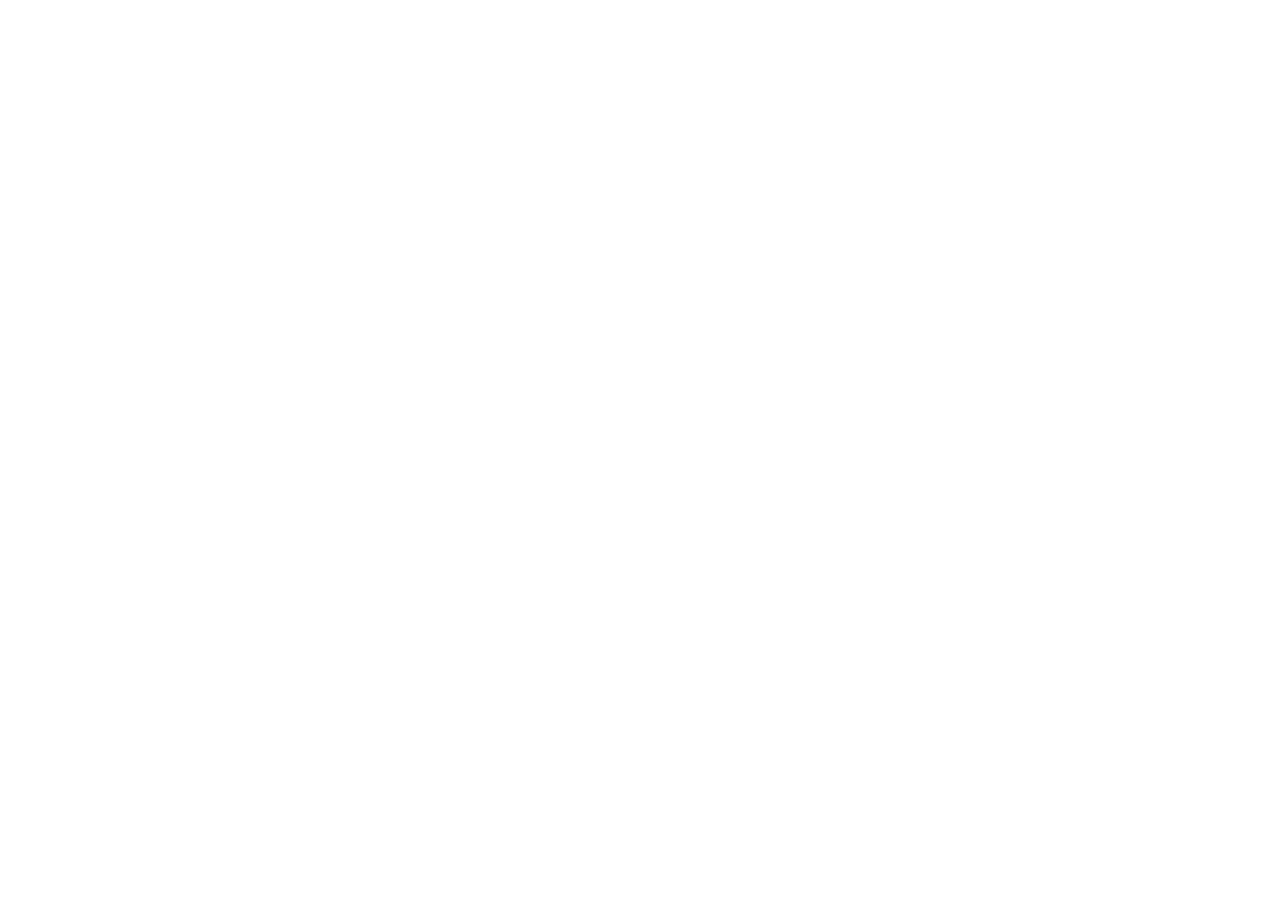
==== index.html @ 22584dfc "Init repo" ====
<!DOCTYPE html>
<html>
  <head>
    <meta charset="utf-8">
    <title>Soupliments | Clean your body... with soup</title>
    <link rel="stylesheet" href="app.css" charset="utf-8">
    <script type="text/javascript" src="index.js"></script>
    <script   src="https://code.jquery.com/jquery-2.2.3.min.js"   integrity="sha256-a23g1Nt4dtEYOj7bR+vTu7+T8VP13humZFBJNIYoEJo="   crossorigin="anonymous"></script>  
  </head>
  <body>
    
  </body>
</html>
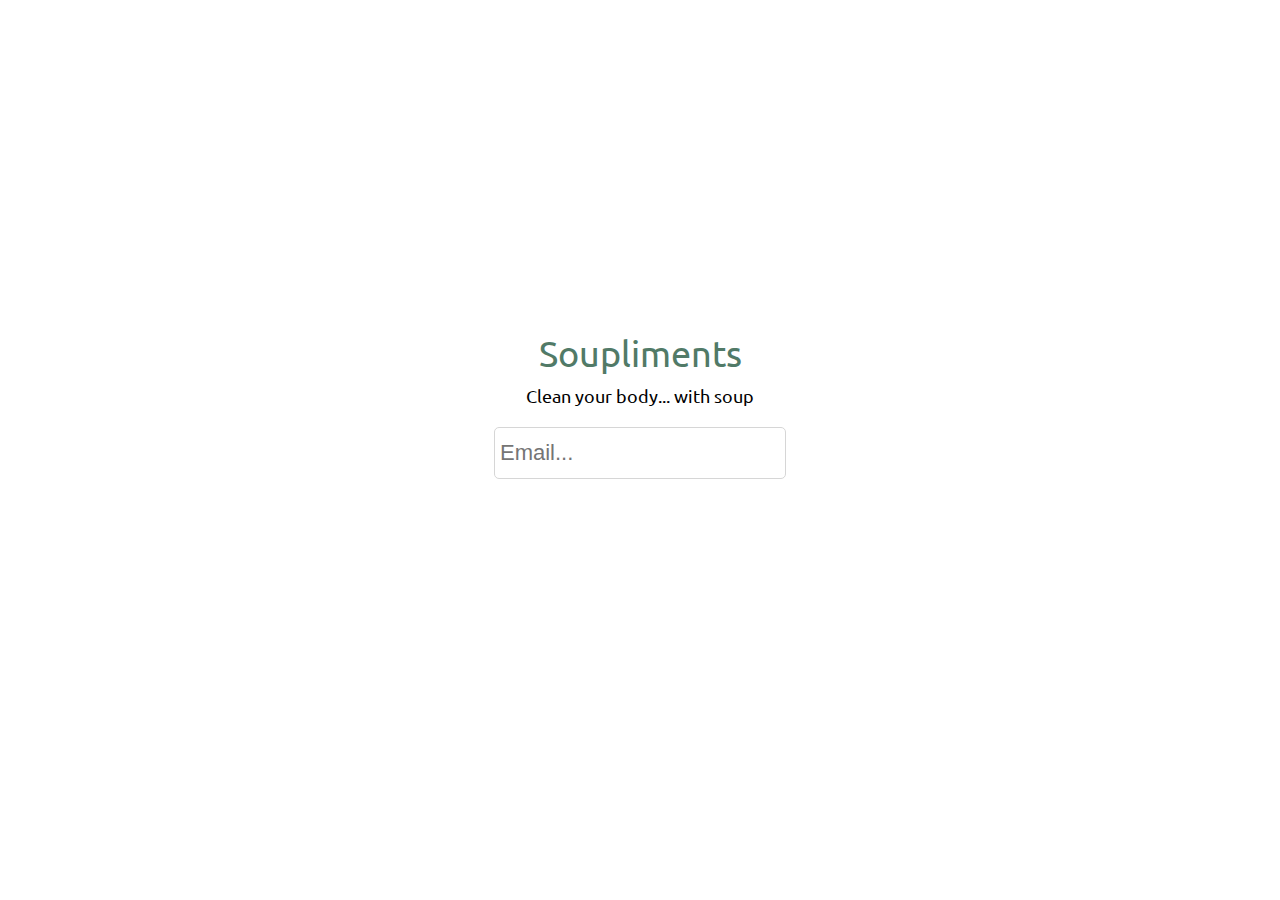
==== commit a3863fe2: "Initial style" ====
--- a/index.html
+++ b/index.html
@@ -3,11 +3,25 @@
   <head>
     <meta charset="utf-8">
     <title>Soupliments | Clean your body... with soup</title>
+    <link href='https://fonts.googleapis.com/css?family=Ubuntu:400,300,500' rel='stylesheet' type='text/css'>
     <link rel="stylesheet" href="app.css" charset="utf-8">
     <script type="text/javascript" src="index.js"></script>
-    <script   src="https://code.jquery.com/jquery-2.2.3.min.js"   integrity="sha256-a23g1Nt4dtEYOj7bR+vTu7+T8VP13humZFBJNIYoEJo="   crossorigin="anonymous"></script>  
+    <script src="https://code.jquery.com/jquery-2.2.3.min.js" integrity="sha256-a23g1Nt4dtEYOj7bR+vTu7+T8VP13humZFBJNIYoEJo=" crossorigin="anonymous"></script>  
   </head>
   <body>
-    
+    <div id="main-container">
+      <div id="background-img">
+        <div id="title">Soupliments</div>
+        <div id="email-form">
+          <div id="form-title">
+            Soupliments
+          </div>
+          <div id="soupliments-tagline">
+            Clean your body... with soup
+          </div>
+          <input id="email-input" placeholder="Email..."/>
+        </div>
+      </div>
+    </div>
   </body>
 </html>--- a/app.css
+++ b/app.css
@@ -0,0 +1,55 @@
+html {
+  font-family: 'Ubuntu', sans-serif;
+}
+body {
+  margin: 0;
+}
+#background-img {
+  background-image: url('http://www.deliciouslywell.com/wp-content/uploads/2012/11/IMG_0619.jpg');
+  background-size: cover;
+  background-repeat: no-repeat;
+  width: 100vw;
+  height: 100vh;
+  background-position: center; 
+}
+#title {
+  padding: 17px 0;
+  text-align: center;
+  color: white;
+  font-size: 20px;
+  border-bottom: 2px solid white;
+}
+#email-form {
+  background: rgba(255,255,255,0.8);
+  width: 500px;
+  display: block;
+  margin: 0 auto;
+  padding: 40px 60px;
+  position: absolute;
+  top: 45%;
+  left: 50%;
+  transform: translate(-50%, -50%);
+  border-radius: 3px;
+}
+#form-title {
+  color: #517a67;
+  text-align: center;
+  font-size: 36px;
+}
+#soupliments-tagline {
+  text-align: center;
+  margin-top: 10px;
+  font-size: 18px;
+}
+#email-input {
+  margin: 0 auto;
+  display: block;
+  margin-top: 20px;
+  border: none;
+  border-radius: 5px;
+  border: 1px solid #D6D6D6;
+  width: 56%;
+  height: 40px;
+  padding: 5px;
+  font-size: 22px;
+}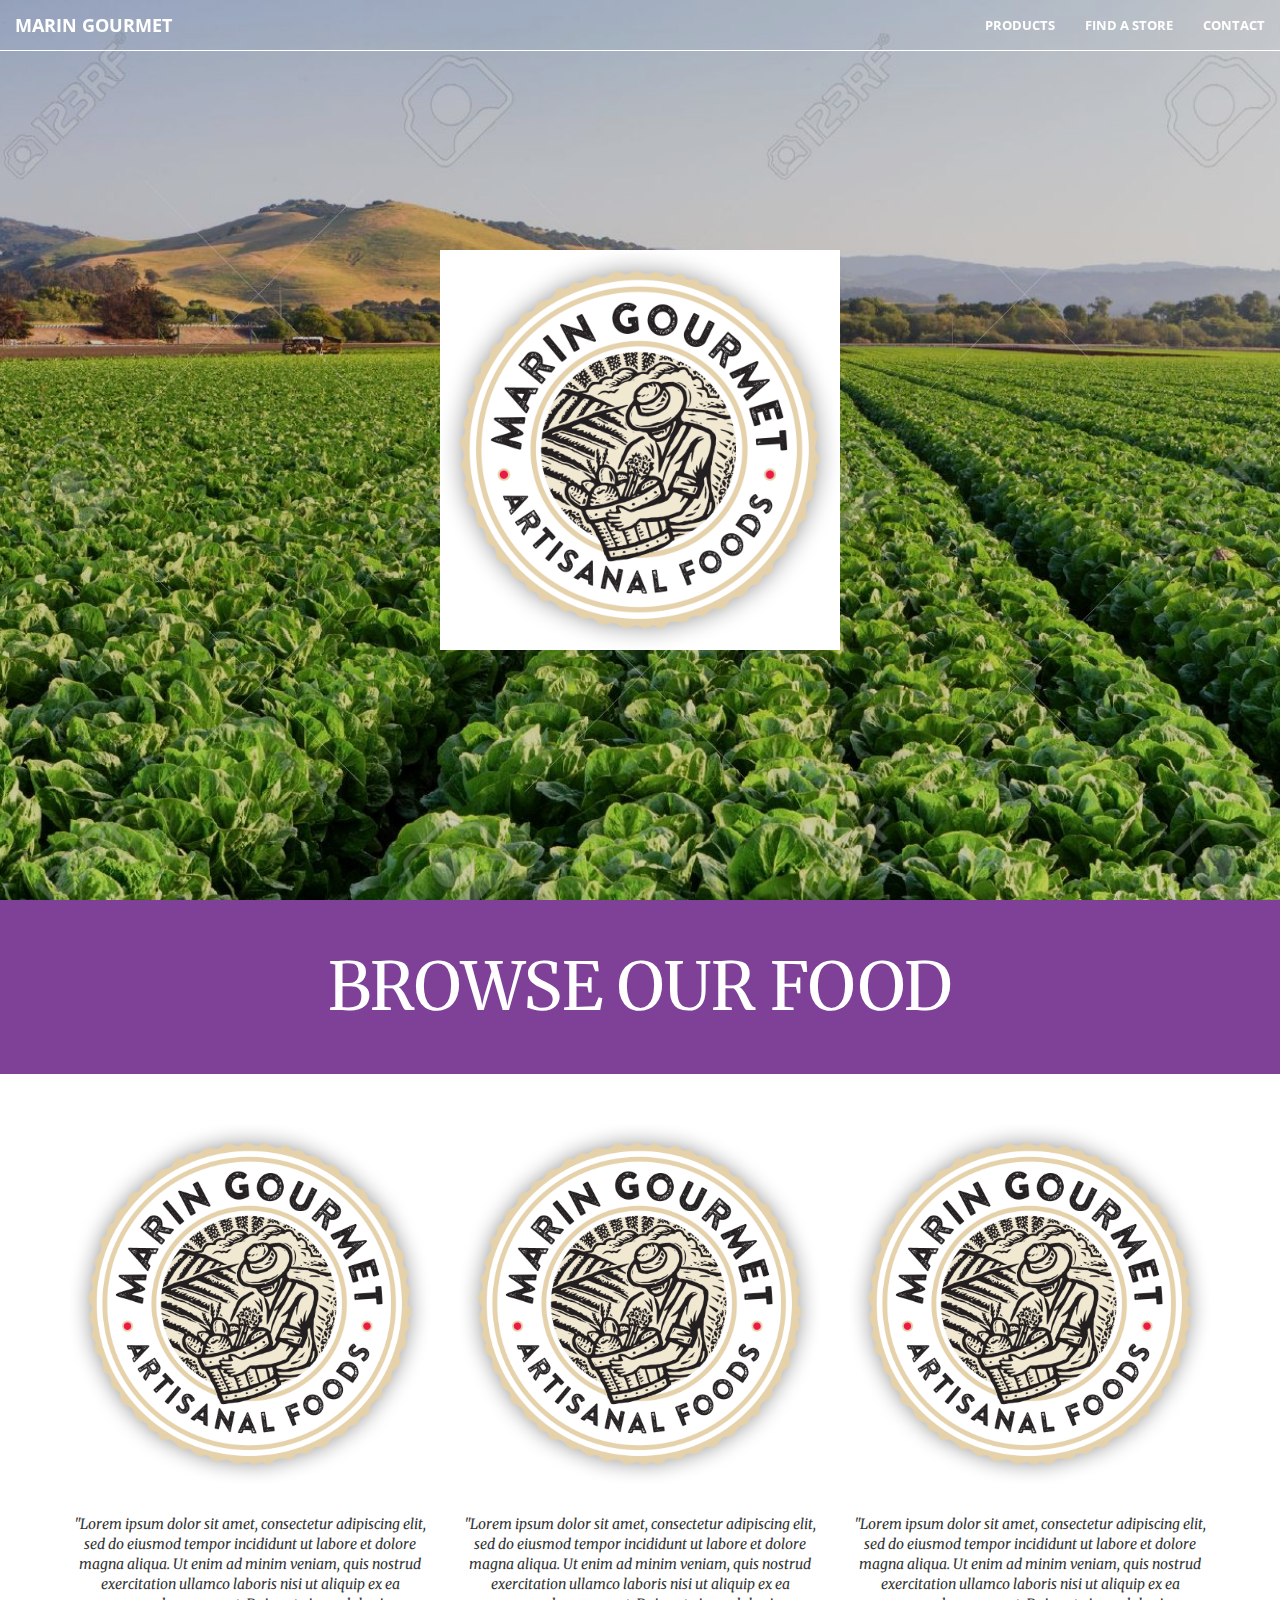
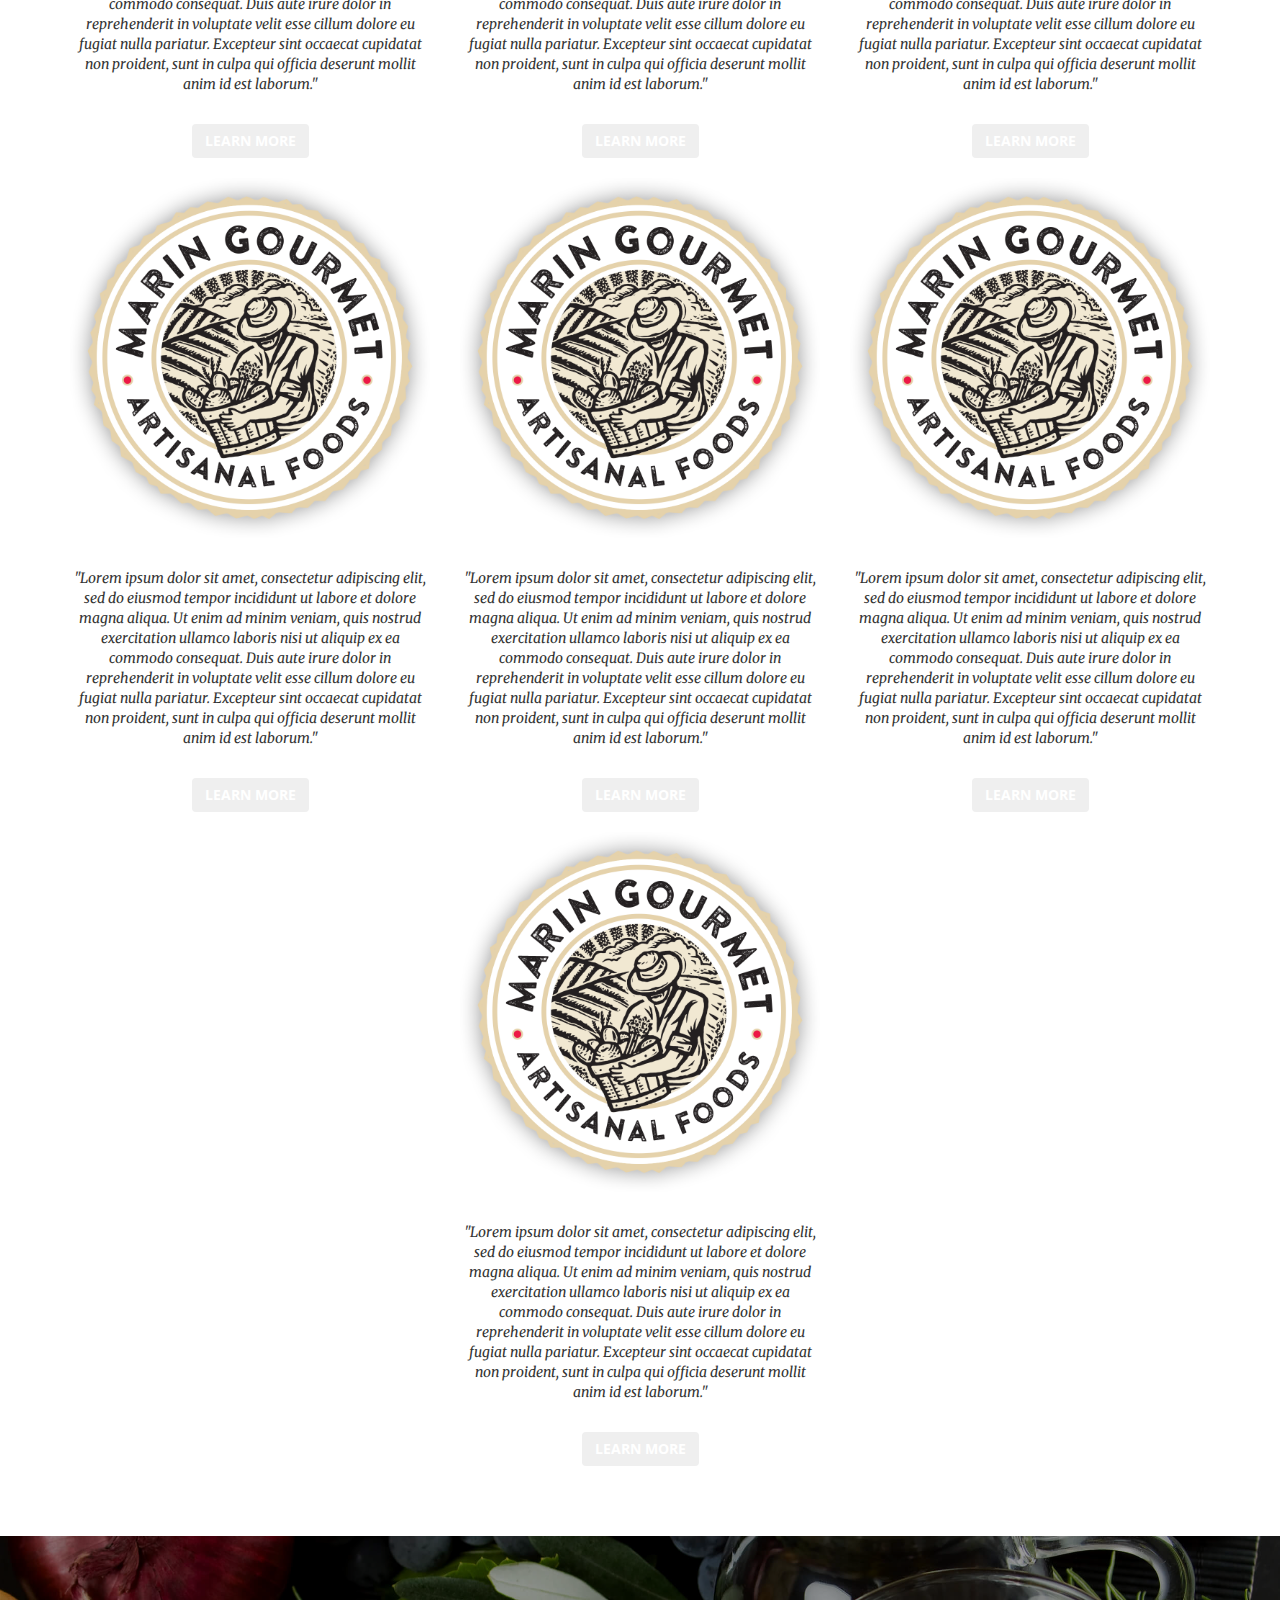
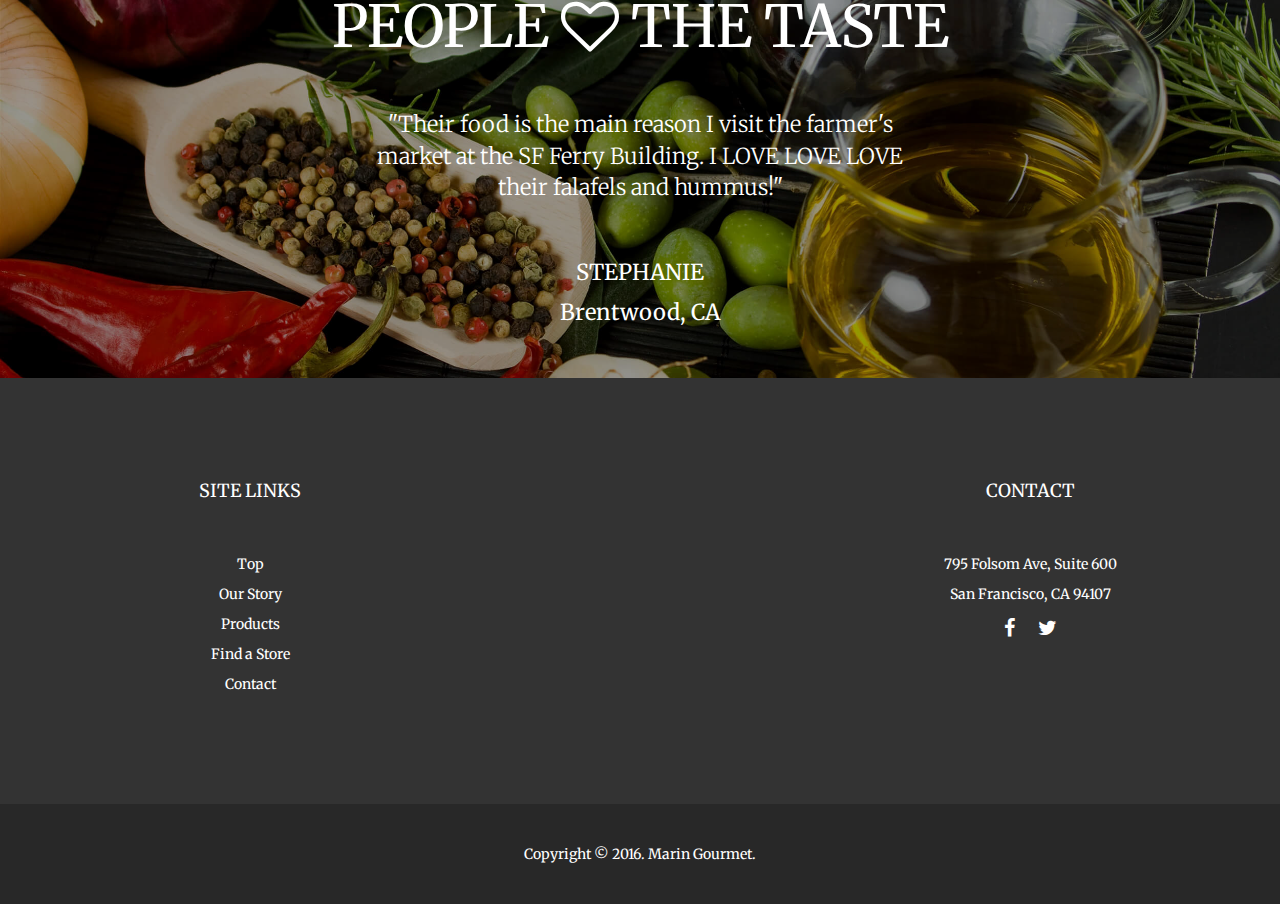
==== commit 4855a347: "Homepage v1" ====
--- a/index.html
+++ b/index.html
@@ -1,27 +1,209 @@
 <!DOCTYPE html>
-<html>
-  <head>
+<html lang="en">
+
+<head>
+
     <meta charset="utf-8">
-    <title>Soupliments | Clean your body... with soup</title>
-    <link href='https://fonts.googleapis.com/css?family=Ubuntu:400,300,500' rel='stylesheet' type='text/css'>
-    <link rel="stylesheet" href="app.css" charset="utf-8">
-    <script type="text/javascript" src="index.js"></script>
-    <script src="https://code.jquery.com/jquery-2.2.3.min.js" integrity="sha256-a23g1Nt4dtEYOj7bR+vTu7+T8VP13humZFBJNIYoEJo=" crossorigin="anonymous"></script>  
-  </head>
-  <body>
-    <div id="main-container">
-      <div id="background-img">
-        <div id="title">Soupliments</div>
-        <div id="email-form">
-          <div id="form-title">
-            Soupliments
+    <meta http-equiv="X-UA-Compatible" content="IE=edge">
+    <meta name="viewport" content="width=device-width, initial-scale=1">
+    <meta name="description" content="">
+    <meta name="author" content="">
+
+    <title>Marin Gourmet - All natural, no additives, no preservatives, spread, dip, hummus, crackers, sauce, california</title>
+    <link REL="SHORTCUT ICON" HREF="http://maringourmet.net/favicon.ico">
+    <meta name="keywords" content="Marin Gourmet, Aubergine spread, all natural, no additives, no preservatives, delicious, Gourmet, Vegan, vegetarian, crackers, dips,fresh ingredients, produce,Mediterranean, Local,Appetizers, Tastes,Hors d'oeuvres, Homemade, Spreads, Vegetables, Artisan,pasta, Marinade, Retail, quality, natural gourmet products,"/>
+    <meta name="description" content="Marin Gourmet is a family owned local farmer's market company that specializes in locally grown vegan and vegetarian dips, marinades and crackers. We've  created elegant yet versatile mix that help you create many healthy yet gourmet appetizers, snacks and meals. Call: (415)457-8888"/>
+  
+
+    <!-- Bootstrap Core CSS -->
+    <link rel="stylesheet" href="css/bootstrap.min.css" type="text/css">
+
+    <!-- Custom Fonts -->
+    <link href='http://fonts.googleapis.com/css?family=Open+Sans:300italic,400italic,600italic,700italic,800italic,400,300,600,700,800' rel='stylesheet' type='text/css'>
+    <link href='http://fonts.googleapis.com/css?family=Merriweather:400,300,300italic,400italic,700,700italic,900,900italic' rel='stylesheet' type='text/css'>
+    <link rel="stylesheet" href="font-awesome/css/font-awesome.min.css" type="text/css">
+
+    <!-- Plugin CSS -->
+    <link rel="stylesheet" href="css/animate.min.css" type="text/css">
+
+    <!-- Custom CSS -->
+    <link rel="stylesheet" href="css/creative.css" type="text/css">
+
+    <!-- HTML5 Shim and Respond.js IE8 support of HTML5 elements and media queries -->
+    <!-- WARNING: Respond.js doesn't work if you view the page via file:// -->
+    <!--[if lt IE 9]>
+        <script src="https://oss.maxcdn.com/libs/html5shiv/3.7.0/html5shiv.js"></script>
+        <script src="https://oss.maxcdn.com/libs/respond.js/1.4.2/respond.min.js"></script>
+    <![endif]-->
+    <script type="text/javascript">
+      var _gaq = _gaq || [];
+      _gaq.push(['_setAccount', 'UA-23815466-1']);
+      _gaq.push(['_trackPageview']);
+
+      (function() {
+        var ga = document.createElement('script'); ga.type = 'text/javascript'; ga.async = true;
+        ga.src = ('https:' == document.location.protocol ? 'https://ssl' : 'http://www') + '.google-analytics.com/ga.js';
+        var s = document.getElementsByTagName('script')[0]; s.parentNode.insertBefore(ga, s);
+      })();
+    </script>
+</head>
+
+<body id="page-top">
+
+    <nav id="mainNav" class="navbar navbar-default navbar-fixed-top">
+        <div class="container-fluid">
+            <!-- Brand and toggle get grouped for better mobile display -->
+            <div class="navbar-header">
+                <button type="button" class="navbar-toggle collapsed" data-toggle="collapse" data-target="#bs-example-navbar-collapse-1">
+                    <span class="sr-only">Toggle navigation</span>
+                    <span class="icon-bar"></span>
+                    <span class="icon-bar"></span>
+                    <span class="icon-bar"></span>
+                </button>
+                <a class="navbar-brand page-scroll" href="#page-top">Marin Gourmet</a>
+            </div>
+
+            <!-- Collect the nav links, forms, and other content for toggling -->
+            <div class="collapse navbar-collapse" id="bs-example-navbar-collapse-1">
+                <ul class="nav navbar-nav navbar-right">
+                    <li>
+                        <a class="page-scroll" href="#about">Products</a>
+                    </li>
+                    <li>
+                        <a class="page-scroll" href="#services">Find a Store</a>
+                    </li>
+                    <li>
+                        <a class="page-scroll" href="#contact">Contact</a>
+                    </li>
+                </ul>
+            </div>
+            <!-- /.navbar-collapse -->
+        </div>
+        <!-- /.container-fluid -->
+    </nav>
+
+    <header>
+      <div class="transparent-overlay full-height">
+        <div class="header-content">
+            <div class="header-content-inner">
+              <img src="img/MarinGourmet_Seal.png" id="marin-seal" />
+            </div>
+        </div>
+      </div>
+    </header>
+
+    <section class="bg-primary" id="about">
+      <div id="jagged-purple">
+        <div class="container browse-food">
+          BROWSE OUR FOOD
+        </div>
+      </div>
+    </section>
+
+    <div id="services">
+        <!-- <div class="container">
+            <div class="row">
+                <div class="col-lg-12 text-center">
+                    <h2 class="section-heading">At Your Service</h2>
+                    <hr class="primary">
+                </div>
+            </div>
+        </div> -->
+        <div class="container">
+            <div class="row">
+              <div class="col-md-4 col-sm-6 col-xs-12 product-container">
+                <img src="img/MarinGourmet_Seal.png" class="product-logo"/>
+                <div class="product-description">"Lorem ipsum dolor sit amet, consectetur adipiscing elit, sed do eiusmod tempor incididunt ut labore et dolore magna aliqua. Ut enim ad minim veniam, quis nostrud exercitation ullamco laboris nisi ut aliquip ex ea commodo consequat. Duis aute irure dolor in reprehenderit in voluptate velit esse cillum dolore eu fugiat nulla pariatur. Excepteur sint occaecat cupidatat non proident, sunt in culpa qui officia deserunt mollit anim id est laborum."</div>
+                <button class="btn btn-marin">LEARN MORE</button>
+              </div>
+              <div class="col-md-4 col-sm-6 col-xs-12 product-container">
+                <img src="img/MarinGourmet_Seal.png" class="product-logo"/>
+                <div class="product-description">"Lorem ipsum dolor sit amet, consectetur adipiscing elit, sed do eiusmod tempor incididunt ut labore et dolore magna aliqua. Ut enim ad minim veniam, quis nostrud exercitation ullamco laboris nisi ut aliquip ex ea commodo consequat. Duis aute irure dolor in reprehenderit in voluptate velit esse cillum dolore eu fugiat nulla pariatur. Excepteur sint occaecat cupidatat non proident, sunt in culpa qui officia deserunt mollit anim id est laborum."</div>
+                <button class="btn btn-marin">LEARN MORE</button>
+              </div>
+              <div class="col-md-4 col-sm-6 col-xs-12 product-container">
+                <img src="img/MarinGourmet_Seal.png" class="product-logo"/>
+                <div class="product-description">"Lorem ipsum dolor sit amet, consectetur adipiscing elit, sed do eiusmod tempor incididunt ut labore et dolore magna aliqua. Ut enim ad minim veniam, quis nostrud exercitation ullamco laboris nisi ut aliquip ex ea commodo consequat. Duis aute irure dolor in reprehenderit in voluptate velit esse cillum dolore eu fugiat nulla pariatur. Excepteur sint occaecat cupidatat non proident, sunt in culpa qui officia deserunt mollit anim id est laborum."</div>
+                <button class="btn btn-marin">LEARN MORE</button>
+              </div>
+              <div class="col-md-4 col-sm-6 col-xs-12 product-container">
+                <img src="img/MarinGourmet_Seal.png" class="product-logo"/>
+                <div class="product-description">"Lorem ipsum dolor sit amet, consectetur adipiscing elit, sed do eiusmod tempor incididunt ut labore et dolore magna aliqua. Ut enim ad minim veniam, quis nostrud exercitation ullamco laboris nisi ut aliquip ex ea commodo consequat. Duis aute irure dolor in reprehenderit in voluptate velit esse cillum dolore eu fugiat nulla pariatur. Excepteur sint occaecat cupidatat non proident, sunt in culpa qui officia deserunt mollit anim id est laborum."</div>
+                <button class="btn btn-marin">LEARN MORE</button>
+              </div>
+              <div class="col-md-4 col-sm-6 col-xs-12 product-container">
+                <img src="img/MarinGourmet_Seal.png" class="product-logo"/>
+                <div class="product-description">"Lorem ipsum dolor sit amet, consectetur adipiscing elit, sed do eiusmod tempor incididunt ut labore et dolore magna aliqua. Ut enim ad minim veniam, quis nostrud exercitation ullamco laboris nisi ut aliquip ex ea commodo consequat. Duis aute irure dolor in reprehenderit in voluptate velit esse cillum dolore eu fugiat nulla pariatur. Excepteur sint occaecat cupidatat non proident, sunt in culpa qui officia deserunt mollit anim id est laborum."</div>
+                <button class="btn btn-marin">LEARN MORE</button>
+              </div>
+              <div class="col-md-4 col-sm-6 col-xs-12 product-container">
+                <img src="img/MarinGourmet_Seal.png" class="product-logo"/>
+                <div class="product-description">"Lorem ipsum dolor sit amet, consectetur adipiscing elit, sed do eiusmod tempor incididunt ut labore et dolore magna aliqua. Ut enim ad minim veniam, quis nostrud exercitation ullamco laboris nisi ut aliquip ex ea commodo consequat. Duis aute irure dolor in reprehenderit in voluptate velit esse cillum dolore eu fugiat nulla pariatur. Excepteur sint occaecat cupidatat non proident, sunt in culpa qui officia deserunt mollit anim id est laborum."</div>
+                <button class="btn btn-marin">LEARN MORE</button>
+              </div>
+              <div class="col-md-4 col-sm-6 col-xs-12 col-md-offset-4 product-container">
+                <img src="img/MarinGourmet_Seal.png" class="product-logo"/>
+                <div class="product-description">"Lorem ipsum dolor sit amet, consectetur adipiscing elit, sed do eiusmod tempor incididunt ut labore et dolore magna aliqua. Ut enim ad minim veniam, quis nostrud exercitation ullamco laboris nisi ut aliquip ex ea commodo consequat. Duis aute irure dolor in reprehenderit in voluptate velit esse cillum dolore eu fugiat nulla pariatur. Excepteur sint occaecat cupidatat non proident, sunt in culpa qui officia deserunt mollit anim id est laborum."</div>
+                <button class="btn btn-marin">LEARN MORE</button>
+              </div>
+            </div>
+        </div>
+    </div>
+    <div id="testimonial">
+      <div id="testimonial-background">
+        <div class="transparent-overlay-darker testimonial-wrapper">
+          <div class="container">
+            <div class="row">
+              <div class="i-love-food col-md-12">PEOPLE <i class="fa fa-heart-o" aria-hidden="true"></i> THE TASTE</div>
+              <div class="testimonial-quote col-md-6 col-md-offset-3">"Their food is the main reason I visit the farmer's market at the SF Ferry Building. I LOVE LOVE LOVE their falafels and hummus!"</div>
+              <div class="testimonial-name col-md-12">STEPHANIE</div>
+              <div class="testimonial-location col-md-12">Brentwood, CA</div>
+            </div>
           </div>
-          <div id="soupliments-tagline">
-            Clean your body... with soup
-          </div>
-          <input id="email-input" placeholder="Email..."/>
         </div>
       </div>
     </div>
-  </body>
-</html>+    <section id="contact">
+        <div class="container">
+            <div class="row">
+              <div class="col-md-4">
+                <div class="contact-header">SITE LINKS</div>
+                <div class="site-footer-link">Top</div>
+                <div class="site-footer-link">Our Story</div>
+                <div class="site-footer-link">Products</div>
+                <div class="site-footer-link">Find a Store</div>
+                <div class="site-footer-link">Contact</div>
+              </div>
+              <div class="col-md-4 col-md-offset-4">
+                <div class="contact-header">CONTACT</div>
+                <div class="site-footer-link">795 Folsom Ave, Suite 600</div>
+                <div class="site-footer-link">San Francisco, CA 94107</div>
+                <div class="social-icons">
+                  <a href="https://www.facebook.com/pages/Affis-MARIN-GOURMET/104689742913826?sk=wall" class="social-link"><i class="fa fa-facebook" aria-hidden="true"></i></a>
+                  <a href="https://twitter.com/maringourmet" class="social-link"><i class="fa fa-twitter" aria-hidden="true"></i></a>
+                </div>
+              </div>
+            </div>
+        </div>
+    </section>
+    <footer>
+      Copyright &copy; 2016. Marin Gourmet.
+    </footer>
+
+    <!-- jQuery -->
+    <script src="js/jquery.js"></script>
+
+    <!-- Bootstrap Core JavaScript -->
+    <script src="js/bootstrap.min.js"></script>
+
+    <!-- Plugin JavaScript -->
+    <script src="js/jquery.easing.min.js"></script>
+    <script src="js/jquery.fittext.js"></script>
+    <script src="js/wow.min.js"></script>
+
+    <!-- Custom Theme JavaScript -->
+    <script src="js/creative.js"></script>
+
+</body>
+
+</html>
--- a/css/creative.css
+++ b/css/creative.css
@@ -0,0 +1,583 @@
+/*!
+ * Start Bootstrap - Creative Bootstrap Theme (http://startbootstrap.com)
+ * Code licensed under the Apache License v2.0.
+ * For details, see http://www.apache.org/licenses/LICENSE-2.0.
+ */
+
+html,
+body {
+    width: 100%;
+    height: 100%;
+}
+
+body {
+    font-family: Merriweather,'Helvetica Neue',Arial,sans-serif;
+}
+
+hr {
+    max-width: 50px;
+    border-color: #7F4098;
+    border-width: 3px;
+}
+
+hr.light {
+    border-color: #fff;
+}
+
+a {
+    color: #7F4098;
+    -webkit-transition: all .35s;
+    -moz-transition: all .35s;
+    transition: all .35s;
+}
+
+a:hover,
+a:focus {
+    color: #eb3812;
+}
+
+h1,
+h2,
+h3,
+h4,
+h5,
+h6 {
+    font-family: 'Open Sans','Helvetica Neue',Arial,sans-serif;
+}
+
+p {
+    margin-bottom: 20px;
+    font-size: 16px;
+    line-height: 1.5;
+}
+
+.bg-primary {
+    background-color: #7F4098;
+}
+
+.bg-dark {
+    color: #fff;
+    background-color: #222;
+}
+
+.text-faded {
+    color: rgba(255,255,255,.7);
+}
+
+section {
+    padding: 100px 0;
+}
+
+aside {
+    padding: 50px 0;
+}
+
+.no-padding {
+    padding: 0;
+}
+
+.navbar-default {
+    border-color: rgba(34,34,34,.05);
+    font-family: 'Open Sans','Helvetica Neue',Arial,sans-serif;
+    background-color: #fff;
+    -webkit-transition: all .35s;
+    -moz-transition: all .35s;
+    transition: all .35s;
+}
+
+.navbar-default .navbar-header .navbar-brand {
+    text-transform: uppercase;
+    font-family: 'Open Sans','Helvetica Neue',Arial,sans-serif;
+    font-weight: 700;
+    color: #7F4098;
+}
+
+.navbar-default .navbar-header .navbar-brand:hover,
+.navbar-default .navbar-header .navbar-brand:focus {
+    color: #eb3812;
+}
+
+.navbar-default .nav > li>a,
+.navbar-default .nav>li>a:focus {
+    text-transform: uppercase;
+    font-size: 13px;
+    font-weight: 700;
+    color: #222;
+}
+
+.navbar-default .nav > li>a:hover,
+.navbar-default .nav>li>a:focus:hover {
+    color: #7F4098;
+}
+
+.navbar-default .nav > li.active>a,
+.navbar-default .nav>li.active>a:focus {
+    color: #7F4098!important;
+    background-color: transparent;
+}
+
+.navbar-default .nav > li.active>a:hover,
+.navbar-default .nav>li.active>a:focus:hover {
+    background-color: transparent;
+}
+
+@media(min-width:768px) {
+    .navbar-default {
+        border-color: rgba(255,255,255,1);
+        background-color: transparent;
+    }
+
+    .navbar-default .navbar-header .navbar-brand {
+        color: rgba(255,255,255,1);
+    }
+
+    .navbar-default .navbar-header .navbar-brand:hover,
+    .navbar-default .navbar-header .navbar-brand:focus {
+        color: #fff;
+    }
+
+    .navbar-default .nav > li>a,
+    .navbar-default .nav>li>a:focus {
+        color: rgba(255,255,255,1);
+    }
+
+    .navbar-default .nav > li>a:hover,
+    .navbar-default .nav>li>a:focus:hover {
+        color: #fff;
+    }
+
+    .navbar-default.affix {
+        border-color: rgba(34,34,34,.05);
+        background-color: #fff;
+    }
+
+    .navbar-default.affix .navbar-header .navbar-brand {
+        font-size: 14px;
+        color: #7F4098;
+    }
+
+    .navbar-default.affix .navbar-header .navbar-brand:hover,
+    .navbar-default.affix .navbar-header .navbar-brand:focus {
+        color: #eb3812;
+    }
+
+    .navbar-default.affix .nav > li>a,
+    .navbar-default.affix .nav>li>a:focus {
+        color: #222;
+    }
+
+    .navbar-default.affix .nav > li>a:hover,
+    .navbar-default.affix .nav>li>a:focus:hover {
+        color: #7F4098;
+    }
+}
+header {
+    position: relative;
+    width: 100%;
+    min-height: auto;
+    text-align: center;
+    color: #fff;
+    background-image: url(../img/Farm_Hero.jpg);
+    background-position: center;
+    -webkit-background-size: cover;
+    -moz-background-size: cover;
+    background-size: cover;
+    -o-background-size: cover;
+}
+
+header .header-content {
+    position: relative;
+    width: 100%;
+    padding: 100px 15px;
+    text-align: center;
+}
+
+header .header-content .header-content-inner h1 {
+    margin-top: 0;
+    margin-bottom: 0;
+    text-transform: uppercase;
+    font-weight: 700;
+}
+
+header .header-content .header-content-inner hr {
+    margin: 30px auto;
+}
+
+header .header-content .header-content-inner p {
+    margin-bottom: 50px;
+    font-size: 16px;
+    font-weight: 300;
+    color: rgba(255,255,255,.7);
+}
+
+@media(min-width:768px) {
+    header {
+        min-height: 100%;
+    }
+
+    header .header-content {
+        position: absolute;
+        top: 50%;
+        padding: 0 50px;
+        -webkit-transform: translateY(-50%);
+        -ms-transform: translateY(-50%);
+        transform: translateY(-50%);
+    }
+
+    header .header-content .header-content-inner {
+        margin-right: auto;
+        margin-left: auto;
+        max-width: 1000px;
+    }
+
+    header .header-content .header-content-inner p {
+        margin-right: auto;
+        margin-left: auto;
+        max-width: 80%;
+        font-size: 18px;
+    }
+}
+
+.section-heading {
+    margin-top: 0;
+}
+
+.service-box {
+    margin: 50px auto 0;
+    max-width: 400px;
+}
+
+@media(min-width:992px) {
+    .service-box {
+        margin: 20px auto 0;
+    }
+}
+
+.service-box p {
+    margin-bottom: 0;
+}
+
+.portfolio-box {
+    display: block;
+    position: relative;
+    margin: 0 auto;
+    max-width: 650px;
+}
+
+.portfolio-box .portfolio-box-caption {
+    display: block;
+    position: absolute;
+    bottom: 0;
+    width: 100%;
+    height: 100%;
+    text-align: center;
+    color: #fff;
+    opacity: 0;
+    background: rgba(240,95,64,.9);
+    -webkit-transition: all .35s;
+    -moz-transition: all .35s;
+    transition: all .35s;
+}
+
+.portfolio-box .portfolio-box-caption .portfolio-box-caption-content {
+    position: absolute;
+    top: 50%;
+    width: 100%;
+    text-align: center;
+    transform: translateY(-50%);
+}
+
+.portfolio-box .portfolio-box-caption .portfolio-box-caption-content .project-category,
+.portfolio-box .portfolio-box-caption .portfolio-box-caption-content .project-name {
+    padding: 0 15px;
+    font-family: 'Open Sans','Helvetica Neue',Arial,sans-serif;
+}
+
+.portfolio-box .portfolio-box-caption .portfolio-box-caption-content .project-category {
+    text-transform: uppercase;
+    font-size: 14px;
+    font-weight: 600;
+}
+
+.portfolio-box .portfolio-box-caption .portfolio-box-caption-content .project-name {
+    font-size: 18px;
+}
+
+.portfolio-box:hover .portfolio-box-caption {
+    opacity: 1;
+}
+
+@media(min-width:768px) {
+    .portfolio-box .portfolio-box-caption .portfolio-box-caption-content .project-category {
+        font-size: 16px;
+    }
+
+    .portfolio-box .portfolio-box-caption .portfolio-box-caption-content .project-name {
+        font-size: 22px;
+    }
+}
+
+.call-to-action h2 {
+    margin: 0 auto 20px;
+}
+
+.text-primary {
+    color: #7F4098;
+}
+
+.no-gutter > [class*=col-] {
+    padding-right: 0;
+    padding-left: 0;
+}
+
+.btn-default {
+    border-color: #fff;
+    color: #222;
+    background-color: #fff;
+    -webkit-transition: all .35s;
+    -moz-transition: all .35s;
+    transition: all .35s;
+}
+
+.btn-default:hover,
+.btn-default:focus,
+.btn-default.focus,
+.btn-default:active,
+.btn-default.active,
+.open > .dropdown-toggle.btn-default {
+    border-color: #ededed;
+    color: #222;
+    background-color: #f2f2f2;
+}
+
+.btn-default:active,
+.btn-default.active,
+.open > .dropdown-toggle.btn-default {
+    background-image: none;
+}
+
+.btn-default.disabled,
+.btn-default[disabled],
+fieldset[disabled] .btn-default,
+.btn-default.disabled:hover,
+.btn-default[disabled]:hover,
+fieldset[disabled] .btn-default:hover,
+.btn-default.disabled:focus,
+.btn-default[disabled]:focus,
+fieldset[disabled] .btn-default:focus,
+.btn-default.disabled.focus,
+.btn-default[disabled].focus,
+fieldset[disabled] .btn-default.focus,
+.btn-default.disabled:active,
+.btn-default[disabled]:active,
+fieldset[disabled] .btn-default:active,
+.btn-default.disabled.active,
+.btn-default[disabled].active,
+fieldset[disabled] .btn-default.active {
+    border-color: #fff;
+    background-color: #fff;
+}
+
+.btn-default .badge {
+    color: #fff;
+    background-color: #222;
+}
+
+.btn-primary {
+    border-color: #7F4098;
+    color: #fff;
+    background-color: #7F4098;
+    -webkit-transition: all .35s;
+    -moz-transition: all .35s;
+    transition: all .35s;
+}
+
+.btn-primary:hover,
+.btn-primary:focus,
+.btn-primary.focus,
+.btn-primary:active,
+.btn-primary.active,
+.open > .dropdown-toggle.btn-primary {
+    border-color: #ed431f;
+    color: #fff;
+    background-color: #ee4b28;
+}
+
+.btn-primary:active,
+.btn-primary.active,
+.open > .dropdown-toggle.btn-primary {
+    background-image: none;
+}
+
+.btn-primary.disabled,
+.btn-primary[disabled],
+fieldset[disabled] .btn-primary,
+.btn-primary.disabled:hover,
+.btn-primary[disabled]:hover,
+fieldset[disabled] .btn-primary:hover,
+.btn-primary.disabled:focus,
+.btn-primary[disabled]:focus,
+fieldset[disabled] .btn-primary:focus,
+.btn-primary.disabled.focus,
+.btn-primary[disabled].focus,
+fieldset[disabled] .btn-primary.focus,
+.btn-primary.disabled:active,
+.btn-primary[disabled]:active,
+fieldset[disabled] .btn-primary:active,
+.btn-primary.disabled.active,
+.btn-primary[disabled].active,
+fieldset[disabled] .btn-primary.active {
+    border-color: #7F4098;
+    background-color: #7F4098;
+}
+
+.btn-primary .badge {
+    color: #7F4098;
+    background-color: #fff;
+}
+
+.btn {
+    /*border: 0;
+    border-radius: 300px;*/
+    /*color: white;*/
+    text-transform: uppercase;
+    font-family: 'Open Sans','Helvetica Neue',Arial,sans-serif;
+    font-weight: 700;
+}
+
+.btn-xl {
+    padding: 15px 30px;
+}
+
+::-moz-selection {
+    text-shadow: none;
+    color: #fff;
+    background: #222;
+}
+
+::selection {
+    text-shadow: none;
+    color: #fff;
+    background: #222;
+}
+
+img::selection {
+    color: #fff;
+    background: 0 0;
+}
+
+img::-moz-selection {
+    color: #fff;
+    background: 0 0;
+}
+
+body {
+    webkit-tap-highlight-color: #222;
+}
+
+/* ========================= */
+#marin-seal {
+  max-width: 400px;
+  width: 100%;
+}
+.transparent-overlay {
+  width: 100%;
+  min-height: 100%;
+  background: rgba(0,0,0,.2);
+}
+.browse-food {
+  text-align: center;
+  font-size: 66px;
+}
+#about {
+  padding: 40px 0;
+}
+.product-logo {
+  width: 100%;
+  display: block;;
+}
+.product-description {
+  text-align: center;
+  font-style: italic;
+  margin: 30px 0;
+}
+.btn-marin {
+  display: block;
+  margin: 0 auto;
+  color: white;
+}
+.product-container {
+  margin-bottom: 20px;
+}
+.transparent-overlay-darker {
+  width: 100%;
+  min-height: 100%;
+  background: rgba(0,0,0,.4);
+}
+#testimonial-background {
+  background-image: url('../img/Ingredients_Testimonial.jpg');
+  background-size: cover;
+  width: 100vw;
+  text-align: center;
+  color: white;
+  /*height: 550px;*/
+  background-position: center;
+  background-position: 50% -190px;
+  background-position-x: 50% !important;
+  background-position-y: -190px !important;
+}
+.testimonial-wrapper {
+  padding: 50px 0;
+}
+.i-love-food {
+  font-size: 58px;
+}
+.testimonial-quote {
+  font-size: 22px;
+  font-weight: lighter;
+  margin-top: 40px;
+  margin-bottom: 54px;
+}
+.testimonial-name {
+  font-size: 22px;
+  margin-bottom: 8px;
+}
+.testimonial-location {
+  font-size: 22px;
+}
+#contact {
+  text-align: center;
+  background-color: #333333;
+  color: white;
+}
+.contact-header {
+  margin-bottom: 50px;
+  font-size: 18px;
+}
+.site-footer-link {
+  margin-bottom: 10px;
+}
+.social-link {
+  color: white;
+  font-size: 20px;
+  margin-left: 10px;
+  margin-right: 10px;
+}
+.social-link:hover {
+  color: #7F4098;
+}
+footer {
+  background-color: #282828;
+  padding: 40px 0;
+  color: white;
+  text-align: center;
+}
+#services {
+  padding-top: 50px;
+  padding-bottom: 50px;
+}
+@media(min-width:768px) {
+  .full-height {
+    height: 100vh;
+  }
+}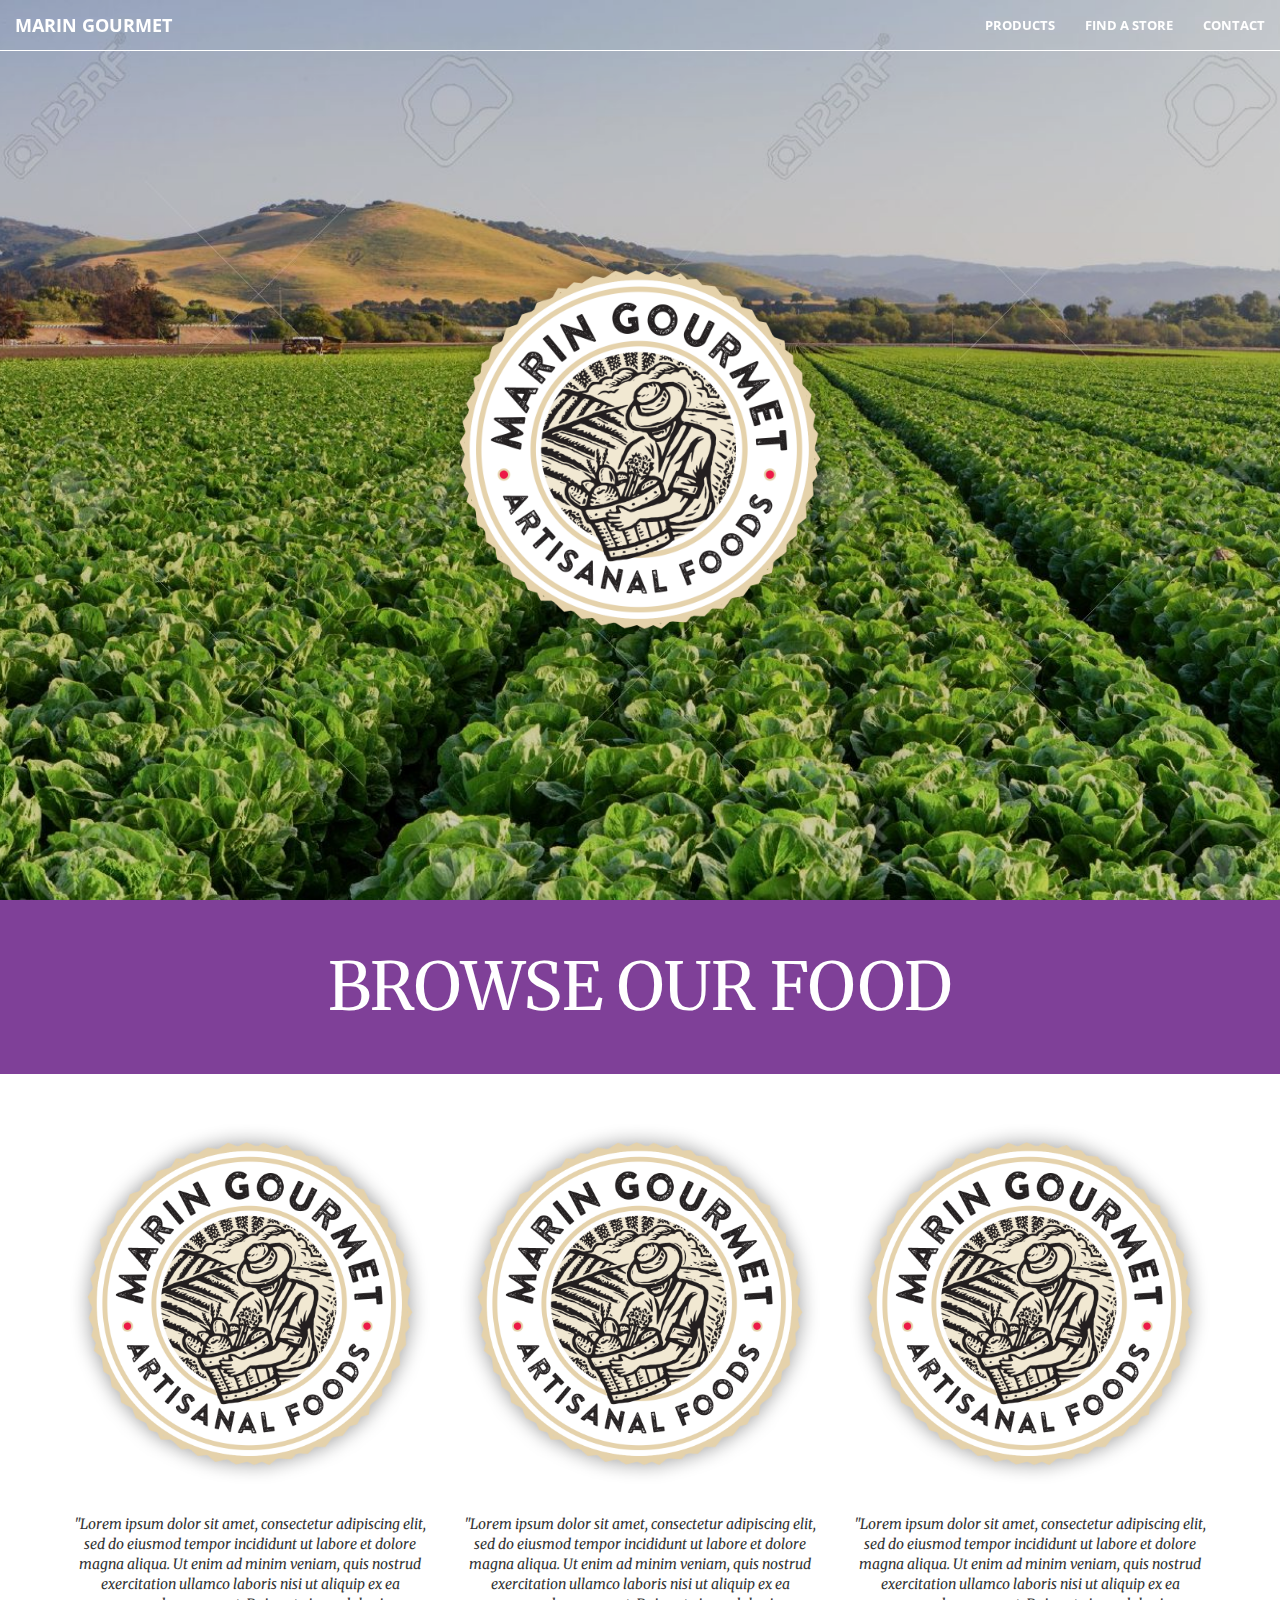
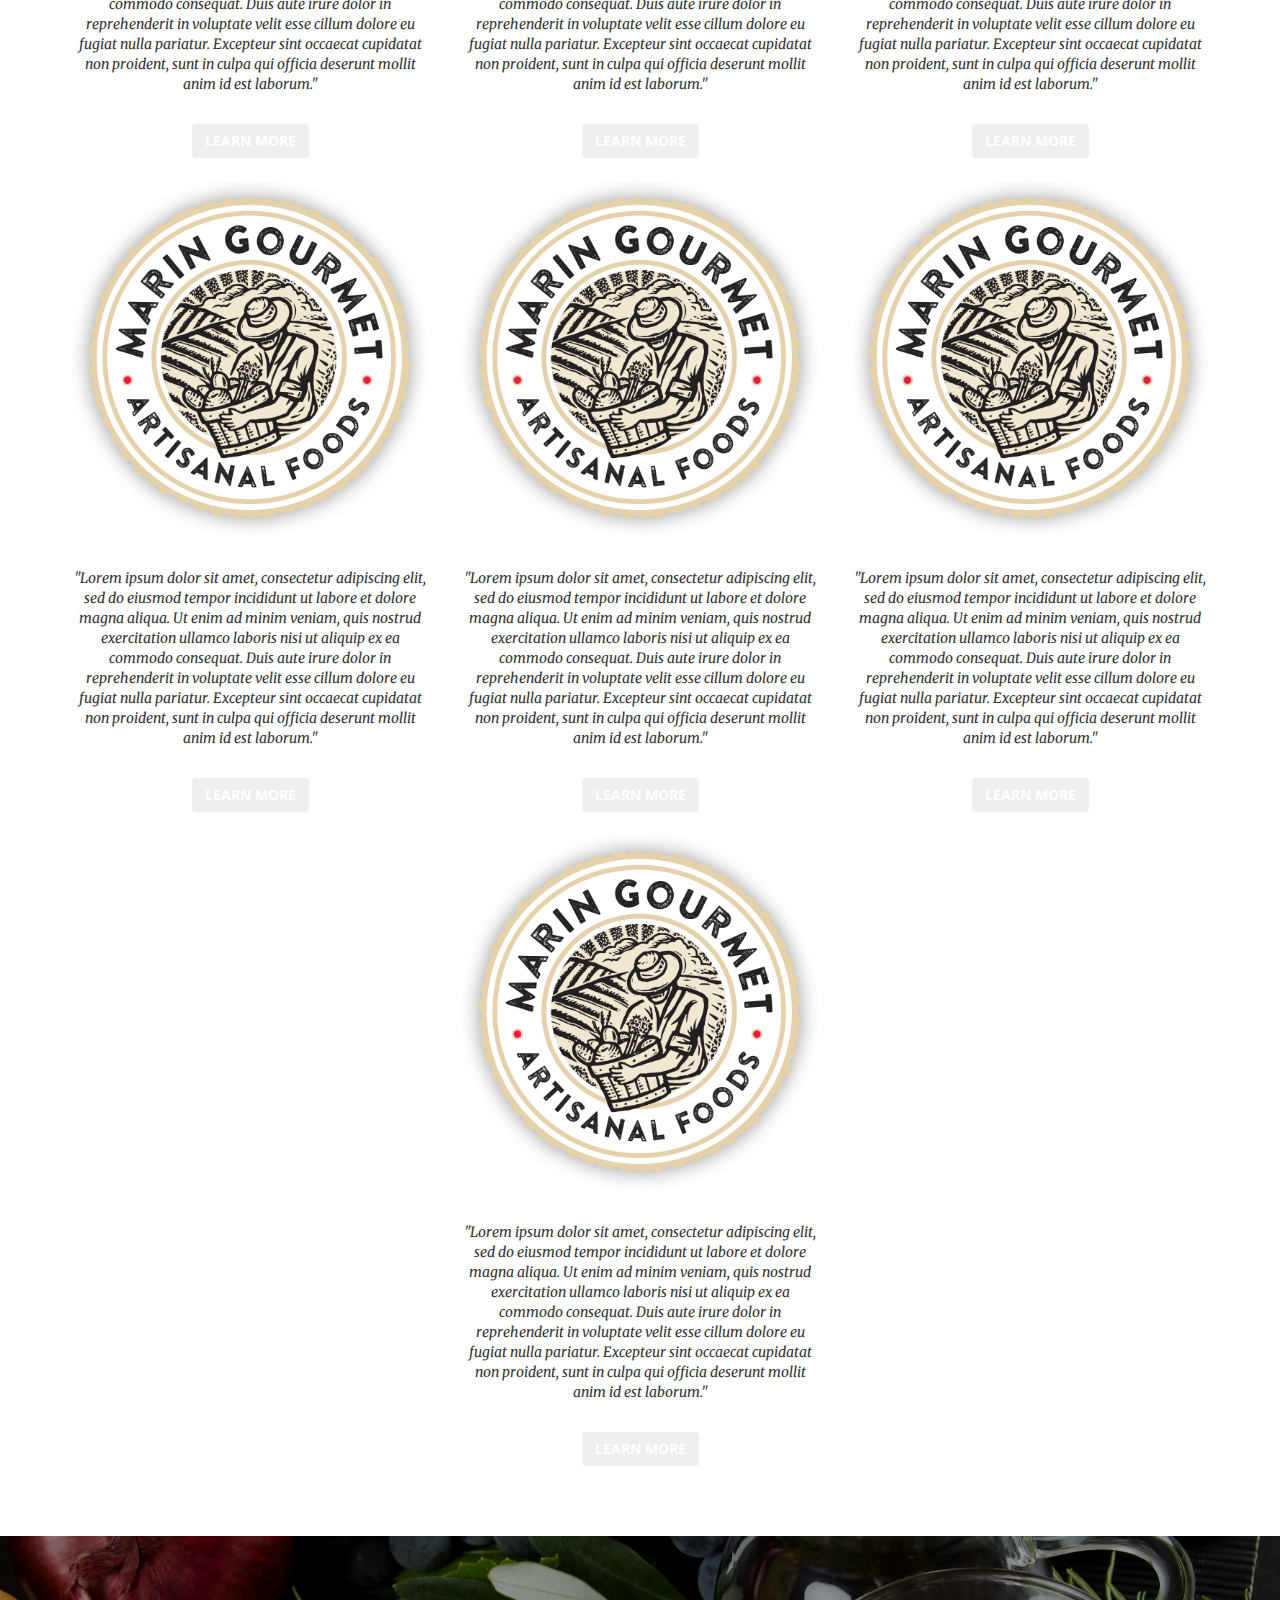
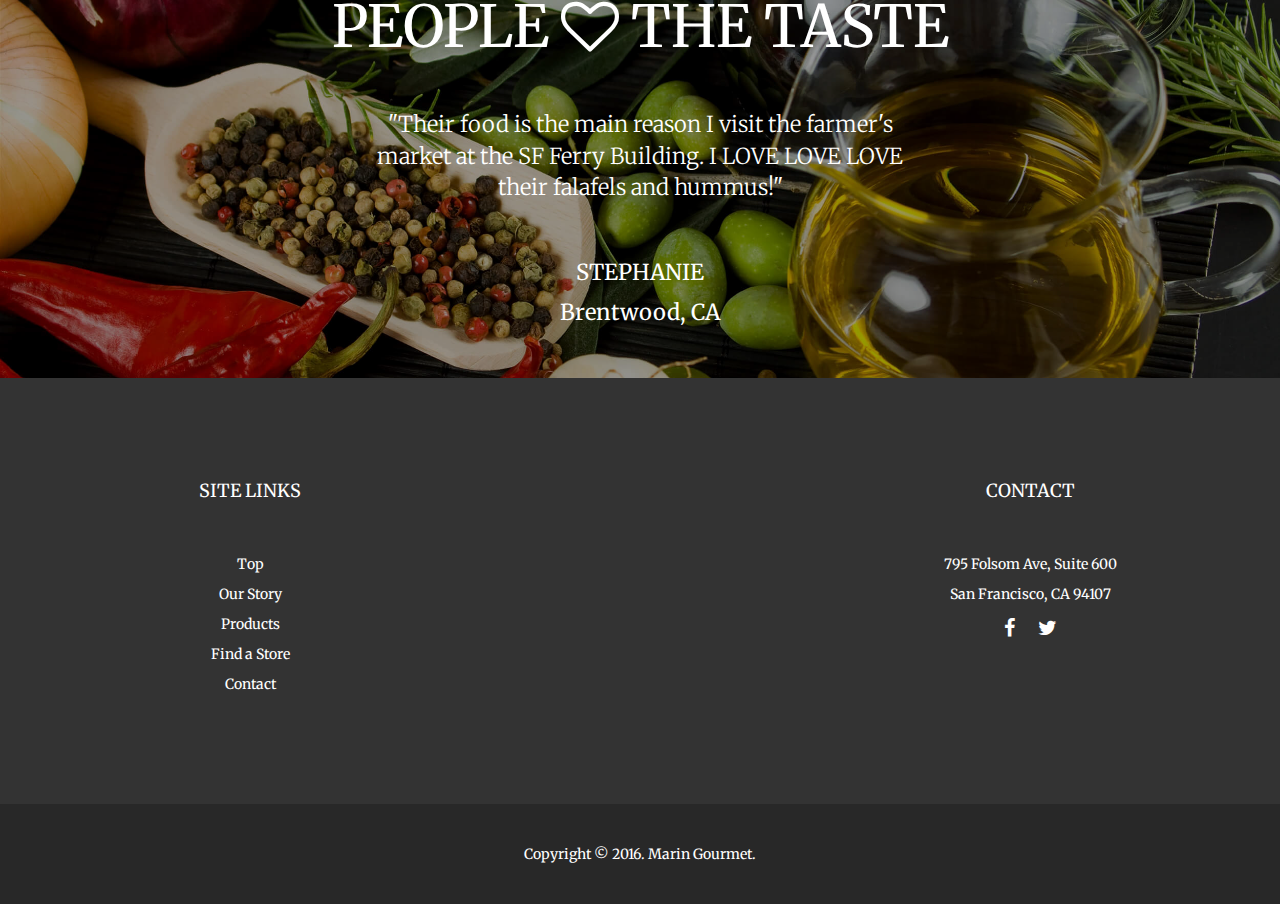
==== commit 00624f8f: "Fix the testimonial image" ====
--- a/index.html
+++ b/index.html
@@ -166,7 +166,7 @@
     <section id="contact">
         <div class="container">
             <div class="row">
-              <div class="col-md-4">
+              <div class="col-md-4 col-sm-4">
                 <div class="contact-header">SITE LINKS</div>
                 <div class="site-footer-link">Top</div>
                 <div class="site-footer-link">Our Story</div>
@@ -174,13 +174,13 @@
                 <div class="site-footer-link">Find a Store</div>
                 <div class="site-footer-link">Contact</div>
               </div>
-              <div class="col-md-4 col-md-offset-4">
+              <div class="col-md-4 col-sm-4 col-sm-offset-4 col-md-offset-4 contact-info-header">
                 <div class="contact-header">CONTACT</div>
                 <div class="site-footer-link">795 Folsom Ave, Suite 600</div>
                 <div class="site-footer-link">San Francisco, CA 94107</div>
                 <div class="social-icons">
-                  <a href="https://www.facebook.com/pages/Affis-MARIN-GOURMET/104689742913826?sk=wall" class="social-link"><i class="fa fa-facebook" aria-hidden="true"></i></a>
-                  <a href="https://twitter.com/maringourmet" class="social-link"><i class="fa fa-twitter" aria-hidden="true"></i></a>
+                  <a href="https://www.facebook.com/pages/Affis-MARIN-GOURMET/104689742913826?sk=wall" target="_blank" class="social-link"><i class="fa fa-facebook" aria-hidden="true"></i></a>
+                  <a href="https://twitter.com/maringourmet" target="_blank" class="social-link"><i class="fa fa-twitter" aria-hidden="true"></i></a>
                 </div>
               </div>
             </div>
--- a/css/creative.css
+++ b/css/creative.css
@@ -521,6 +521,7 @@
   text-align: center;
   color: white;
   /*height: 550px;*/
+  background-repeat: no-repeat;
   background-position: center;
   background-position: 50% -190px;
   background-position-x: 50% !important;
@@ -576,6 +577,22 @@
   padding-top: 50px;
   padding-bottom: 50px;
 }
+@media(max-width:900px) {
+  #testimonial-background {
+    background-position: center;
+    background-position: 50% 50%;
+    background-position-x: 50% !important;
+    background-position-y: 50% !important;
+  }
+}
+@media(max-width:767px) {
+  .contact-info-header {
+    margin-top: 50px;
+  }
+  .contact-header {
+    margin-bottom: 15px;
+  }
+}
 @media(min-width:768px) {
   .full-height {
     height: 100vh;
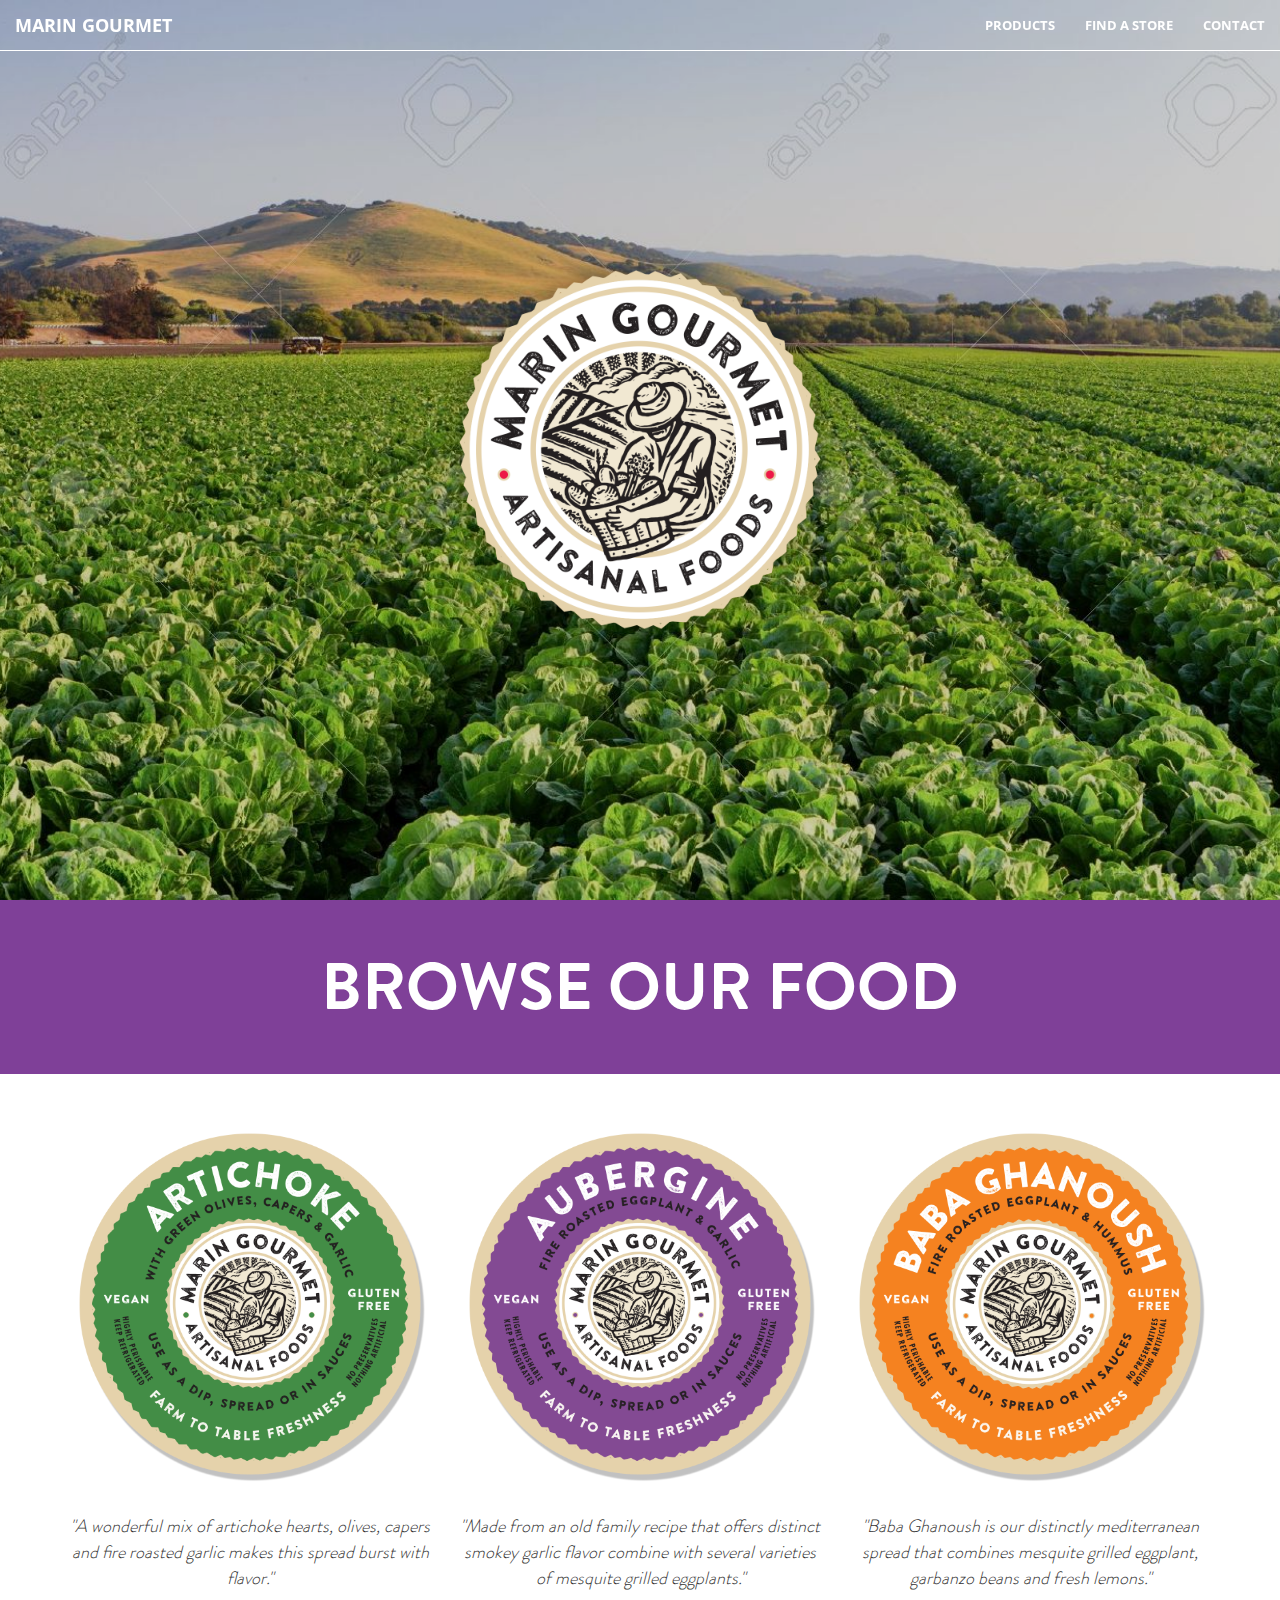
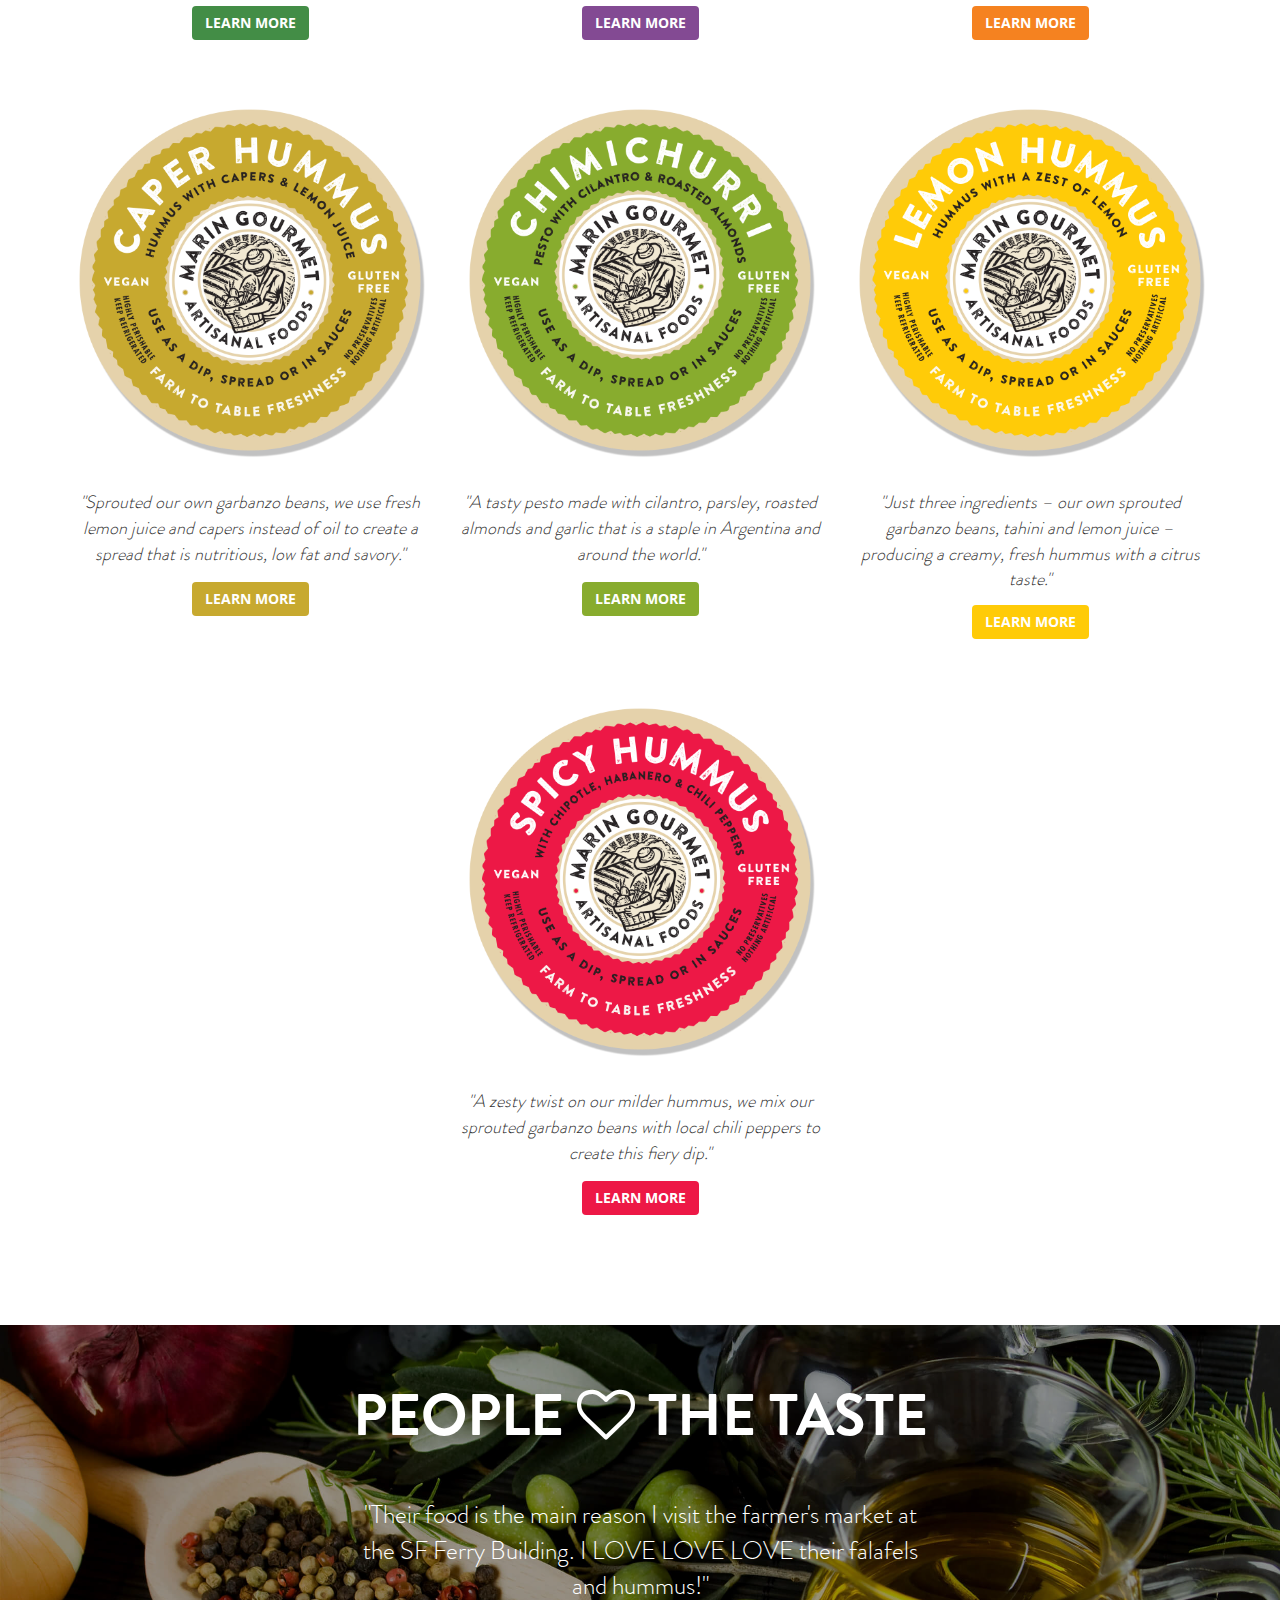
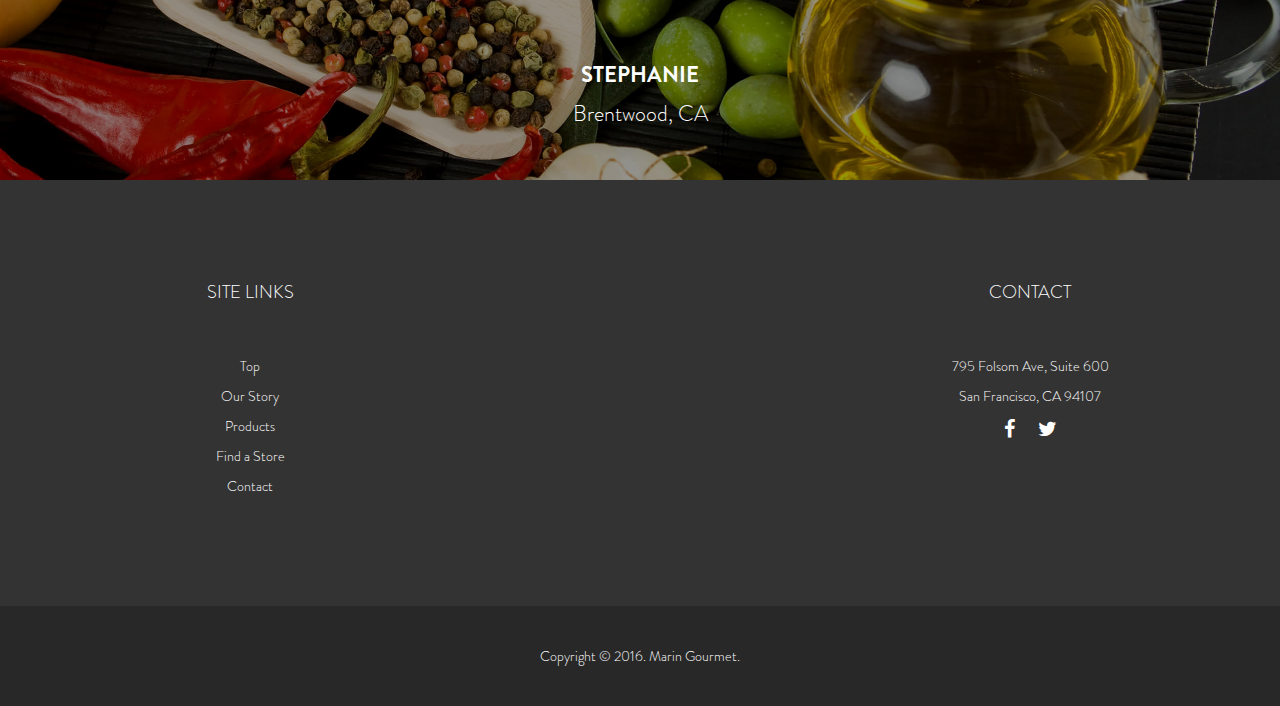
==== commit ad3f924f: "Add fonts and products" ====
--- a/index.html
+++ b/index.html
@@ -112,39 +112,39 @@
         <div class="container">
             <div class="row">
               <div class="col-md-4 col-sm-6 col-xs-12 product-container">
-                <img src="img/MarinGourmet_Seal.png" class="product-logo"/>
-                <div class="product-description">"Lorem ipsum dolor sit amet, consectetur adipiscing elit, sed do eiusmod tempor incididunt ut labore et dolore magna aliqua. Ut enim ad minim veniam, quis nostrud exercitation ullamco laboris nisi ut aliquip ex ea commodo consequat. Duis aute irure dolor in reprehenderit in voluptate velit esse cillum dolore eu fugiat nulla pariatur. Excepteur sint occaecat cupidatat non proident, sunt in culpa qui officia deserunt mollit anim id est laborum."</div>
-                <button class="btn btn-marin">LEARN MORE</button>
-              </div>
-              <div class="col-md-4 col-sm-6 col-xs-12 product-container">
-                <img src="img/MarinGourmet_Seal.png" class="product-logo"/>
-                <div class="product-description">"Lorem ipsum dolor sit amet, consectetur adipiscing elit, sed do eiusmod tempor incididunt ut labore et dolore magna aliqua. Ut enim ad minim veniam, quis nostrud exercitation ullamco laboris nisi ut aliquip ex ea commodo consequat. Duis aute irure dolor in reprehenderit in voluptate velit esse cillum dolore eu fugiat nulla pariatur. Excepteur sint occaecat cupidatat non proident, sunt in culpa qui officia deserunt mollit anim id est laborum."</div>
-                <button class="btn btn-marin">LEARN MORE</button>
-              </div>
-              <div class="col-md-4 col-sm-6 col-xs-12 product-container">
-                <img src="img/MarinGourmet_Seal.png" class="product-logo"/>
-                <div class="product-description">"Lorem ipsum dolor sit amet, consectetur adipiscing elit, sed do eiusmod tempor incididunt ut labore et dolore magna aliqua. Ut enim ad minim veniam, quis nostrud exercitation ullamco laboris nisi ut aliquip ex ea commodo consequat. Duis aute irure dolor in reprehenderit in voluptate velit esse cillum dolore eu fugiat nulla pariatur. Excepteur sint occaecat cupidatat non proident, sunt in culpa qui officia deserunt mollit anim id est laborum."</div>
-                <button class="btn btn-marin">LEARN MORE</button>
-              </div>
-              <div class="col-md-4 col-sm-6 col-xs-12 product-container">
-                <img src="img/MarinGourmet_Seal.png" class="product-logo"/>
-                <div class="product-description">"Lorem ipsum dolor sit amet, consectetur adipiscing elit, sed do eiusmod tempor incididunt ut labore et dolore magna aliqua. Ut enim ad minim veniam, quis nostrud exercitation ullamco laboris nisi ut aliquip ex ea commodo consequat. Duis aute irure dolor in reprehenderit in voluptate velit esse cillum dolore eu fugiat nulla pariatur. Excepteur sint occaecat cupidatat non proident, sunt in culpa qui officia deserunt mollit anim id est laborum."</div>
-                <button class="btn btn-marin">LEARN MORE</button>
-              </div>
-              <div class="col-md-4 col-sm-6 col-xs-12 product-container">
-                <img src="img/MarinGourmet_Seal.png" class="product-logo"/>
-                <div class="product-description">"Lorem ipsum dolor sit amet, consectetur adipiscing elit, sed do eiusmod tempor incididunt ut labore et dolore magna aliqua. Ut enim ad minim veniam, quis nostrud exercitation ullamco laboris nisi ut aliquip ex ea commodo consequat. Duis aute irure dolor in reprehenderit in voluptate velit esse cillum dolore eu fugiat nulla pariatur. Excepteur sint occaecat cupidatat non proident, sunt in culpa qui officia deserunt mollit anim id est laborum."</div>
-                <button class="btn btn-marin">LEARN MORE</button>
-              </div>
-              <div class="col-md-4 col-sm-6 col-xs-12 product-container">
-                <img src="img/MarinGourmet_Seal.png" class="product-logo"/>
-                <div class="product-description">"Lorem ipsum dolor sit amet, consectetur adipiscing elit, sed do eiusmod tempor incididunt ut labore et dolore magna aliqua. Ut enim ad minim veniam, quis nostrud exercitation ullamco laboris nisi ut aliquip ex ea commodo consequat. Duis aute irure dolor in reprehenderit in voluptate velit esse cillum dolore eu fugiat nulla pariatur. Excepteur sint occaecat cupidatat non proident, sunt in culpa qui officia deserunt mollit anim id est laborum."</div>
-                <button class="btn btn-marin">LEARN MORE</button>
+                <img src="img/product labels/Artichoke_Label.png" class="product-logo"/>
+                <div class="product-description">"A wonderful mix of artichoke hearts, olives, capers and fire roasted garlic makes this spread burst with flavor."</div>
+                <button class="btn btn-marin btn-artichoke">LEARN MORE</button>
+              </div>
+              <div class="col-md-4 col-sm-6 col-xs-12 product-container">
+                <img src="img/product labels/Aubergine_Label.png" class="product-logo"/>
+                <div class="product-description">"Made from an old family recipe that offers distinct smokey garlic flavor combine with several varieties of mesquite grilled eggplants."</div>
+                <button class="btn btn-marin btn-aubergine">LEARN MORE</button>
+              </div>
+              <div class="col-md-4 col-sm-6 col-xs-12 product-container">
+                <img src="img/product labels/BabaGhanoush_Label.png" class="product-logo"/>
+                <div class="product-description">"Baba Ghanoush is our distinctly mediterranean spread that combines mesquite grilled eggplant, garbanzo beans and fresh lemons."</div>
+                <button class="btn btn-marin btn-babaghanoush">LEARN MORE</button>
+              </div>
+              <div class="col-md-4 col-sm-6 col-xs-12 product-container">
+                <img src="img/product labels/CaperHummus_Label.png" class="product-logo"/>
+                <div class="product-description">"Sprouted our own garbanzo beans, we use fresh lemon juice and capers instead of oil to create a spread that is nutritious, low fat and savory."</div>
+                <button class="btn btn-marin btn-caper">LEARN MORE</button>
+              </div>
+              <div class="col-md-4 col-sm-6 col-xs-12 product-container">
+                <img src="img/product labels/Chimichurri_Label.png" class="product-logo"/>
+                <div class="product-description">"A tasty pesto made with cilantro, parsley, roasted almonds and garlic that is a staple in Argentina and around the world."</div>
+                <button class="btn btn-marin btn-chimi">LEARN MORE</button>
+              </div>
+              <div class="col-md-4 col-sm-6 col-xs-12 product-container">
+                <img src="img/product labels/LemonHummus_Label.png" class="product-logo"/>
+                <div class="product-description">"Just three ingredients – our own sprouted garbanzo beans, tahini and lemon juice – producing a creamy, fresh hummus with a citrus taste."</div>
+                <button class="btn btn-marin btn-lemon">LEARN MORE</button>
               </div>
               <div class="col-md-4 col-sm-6 col-xs-12 col-md-offset-4 product-container">
-                <img src="img/MarinGourmet_Seal.png" class="product-logo"/>
-                <div class="product-description">"Lorem ipsum dolor sit amet, consectetur adipiscing elit, sed do eiusmod tempor incididunt ut labore et dolore magna aliqua. Ut enim ad minim veniam, quis nostrud exercitation ullamco laboris nisi ut aliquip ex ea commodo consequat. Duis aute irure dolor in reprehenderit in voluptate velit esse cillum dolore eu fugiat nulla pariatur. Excepteur sint occaecat cupidatat non proident, sunt in culpa qui officia deserunt mollit anim id est laborum."</div>
-                <button class="btn btn-marin">LEARN MORE</button>
+                <img src="img/product labels/SpicyHummus_Label.png" class="product-logo"/>
+                <div class="product-description">"A zesty twist on our milder hummus, we mix our sprouted garbanzo beans with local chili peppers to create this fiery dip."</div>
+                <button class="btn btn-marin btn-spicy">LEARN MORE</button>
               </div>
             </div>
         </div>
--- a/css/creative.css
+++ b/css/creative.css
@@ -9,9 +9,44 @@
     width: 100%;
     height: 100%;
 }
+@font-face {
+  font-family: "BrandonGrotesque";
+  font-style: normal;
+  font-weight: normal;
+  src: url("../fonts/Brandon Grotesque/BrandonGrotesque-regular.otf") format("opentype");
+  src: url("../fonts/Brandon Grotesque/BrandonGrotesque-regular.otf?#iefix") format("opentype");
+}
+@font-face {
+  font-family: "BrandonGrotesque";
+  font-style: bold;
+  font-weight: bold;
+  src: url("../fonts/Brandon Grotesque/BrandonGrotesque-Bold.otf") format("opentype");
+  src: url("../fonts/Brandon Grotesque/BrandonGrotesque-Bold.otf?#iefix") format("opentype");
+}
+@font-face {
+  font-family: "BrandonGrotesque";
+  font-style: lighter;
+  font-weight: lighter;
+  src: url("../fonts/Brandon Grotesque/BrandonGrotesque-Light.otf") format("opentype");
+  src: url("../fonts/Brandon Grotesque/BrandonGrotesque-Light.otf?#iefix") format("opentype");
+}
+@font-face {
+  font-family: "BrandonPrinted";
+  font-style: normal;
+  font-weight: normal;
+  src: url("../fonts/Brandon Printed/BrandonPrinted-One.ttf")  format('truetype');
+  src: url("../fonts/Brandon Printed/BrandonPrinted-One.ttf?#iefix")  format('truetype');
+}
+@font-face {
+  font-family: "BrandonPrinted2";
+  font-style: normal;
+  font-weight: normal;
+  src: url("../fonts/Brandon Printed/BrandonPrinted-Two.ttf")  format('truetype');
+  src: url("../fonts/Brandon Printed/BrandonPrinted-Two.ttf?#iefix")  format('truetype');
+}
 
 body {
-    font-family: Merriweather,'Helvetica Neue',Arial,sans-serif;
+    font-family: 'BrandonGrotesque','Helvetica','Helvetica Neue',Arial,sans-serif;
 }
 
 hr {
@@ -488,6 +523,7 @@
 .browse-food {
   text-align: center;
   font-size: 66px;
+  font-weight: bold;
 }
 #about {
   padding: 40px 0;
@@ -499,15 +535,24 @@
 .product-description {
   text-align: center;
   font-style: italic;
-  margin: 30px 0;
+  margin-top: 30px;
+  margin-bottom: 12px;
+  font-size: 18px;
+  min-height: 80px;
 }
 .btn-marin {
   display: block;
   margin: 0 auto;
   color: white;
+  -webkit-transition: all .35s;
+  -moz-transition: all .35s;
+  transition: all .35s;
+}
+.btn-marin:hover {
+  color: white;
 }
 .product-container {
-  margin-bottom: 20px;
+  margin-bottom: 60px;
 }
 .transparent-overlay-darker {
   width: 100%;
@@ -532,9 +577,10 @@
 }
 .i-love-food {
   font-size: 58px;
+  font-weight: bold;
 }
 .testimonial-quote {
-  font-size: 22px;
+  font-size: 25px;
   font-weight: lighter;
   margin-top: 40px;
   margin-bottom: 54px;
@@ -542,6 +588,7 @@
 .testimonial-name {
   font-size: 22px;
   margin-bottom: 8px;
+  font-weight: bold;
 }
 .testimonial-location {
   font-size: 22px;
@@ -576,6 +623,48 @@
 #services {
   padding-top: 50px;
   padding-bottom: 50px;
+}
+.btn-artichoke {
+  background-color: #438D46;
+}
+.btn-aubergine {
+  background-color: #834A93;
+}
+.btn-babaghanoush {
+  background-color: #F58220;
+}
+.btn-caper {
+  background-color: #C7A92F;
+}
+.btn-chimi {
+  background-color: #88AC2E;
+}
+.btn-lemon {
+  background-color: #FFCB08;
+}
+.btn-spicy {
+  background-color: #ED1846;
+}
+.btn-artichoke:hover {
+  background-color: #1f6922;
+}
+.btn-aubergine:hover {
+  background-color: #5e246e;
+}
+.btn-babaghanoush:hover {
+  background-color: #df6b08;
+}
+.btn-caper:hover {
+  background-color: #a78910;
+}
+.btn-chimi:hover {
+  background-color: #698c12;
+}
+.btn-lemon:hover {
+  background-color: #deb004;
+}
+.btn-spicy:hover {
+  background-color: #c60c34;
 }
 @media(max-width:900px) {
   #testimonial-background {
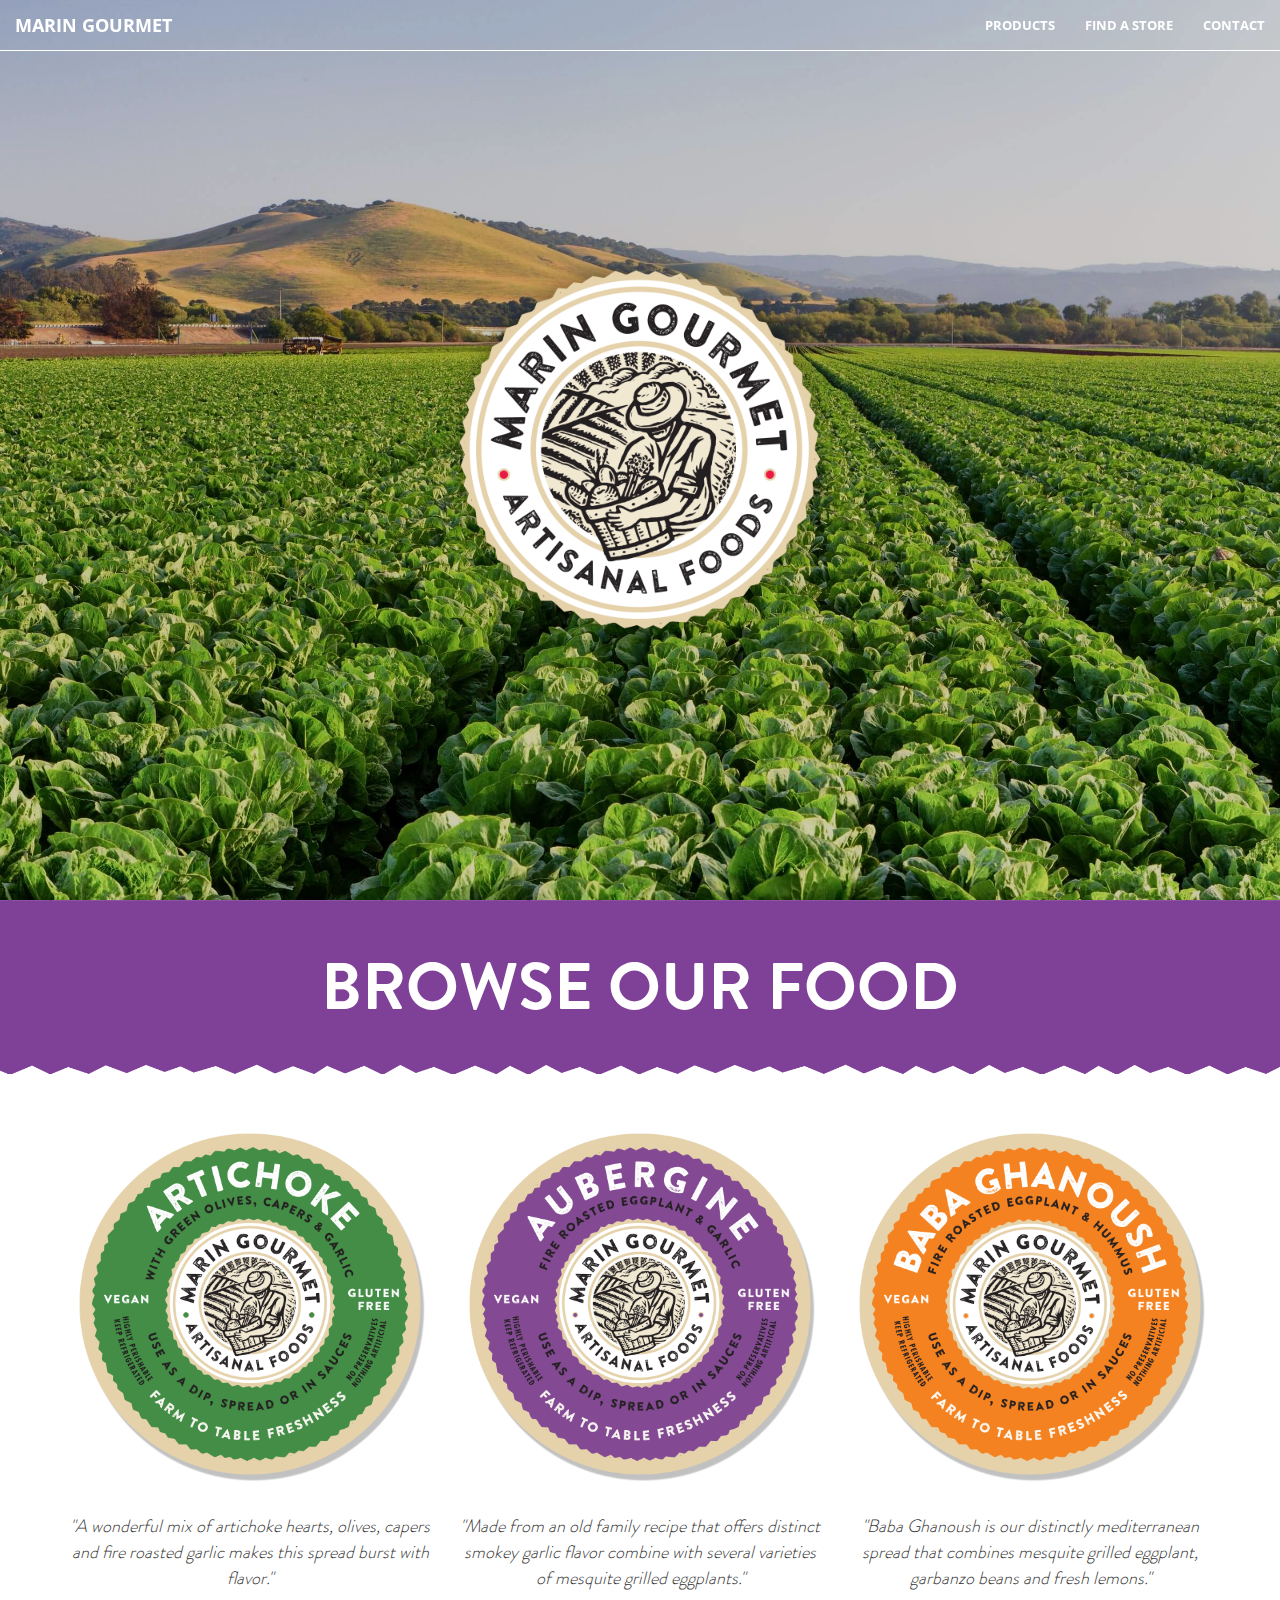
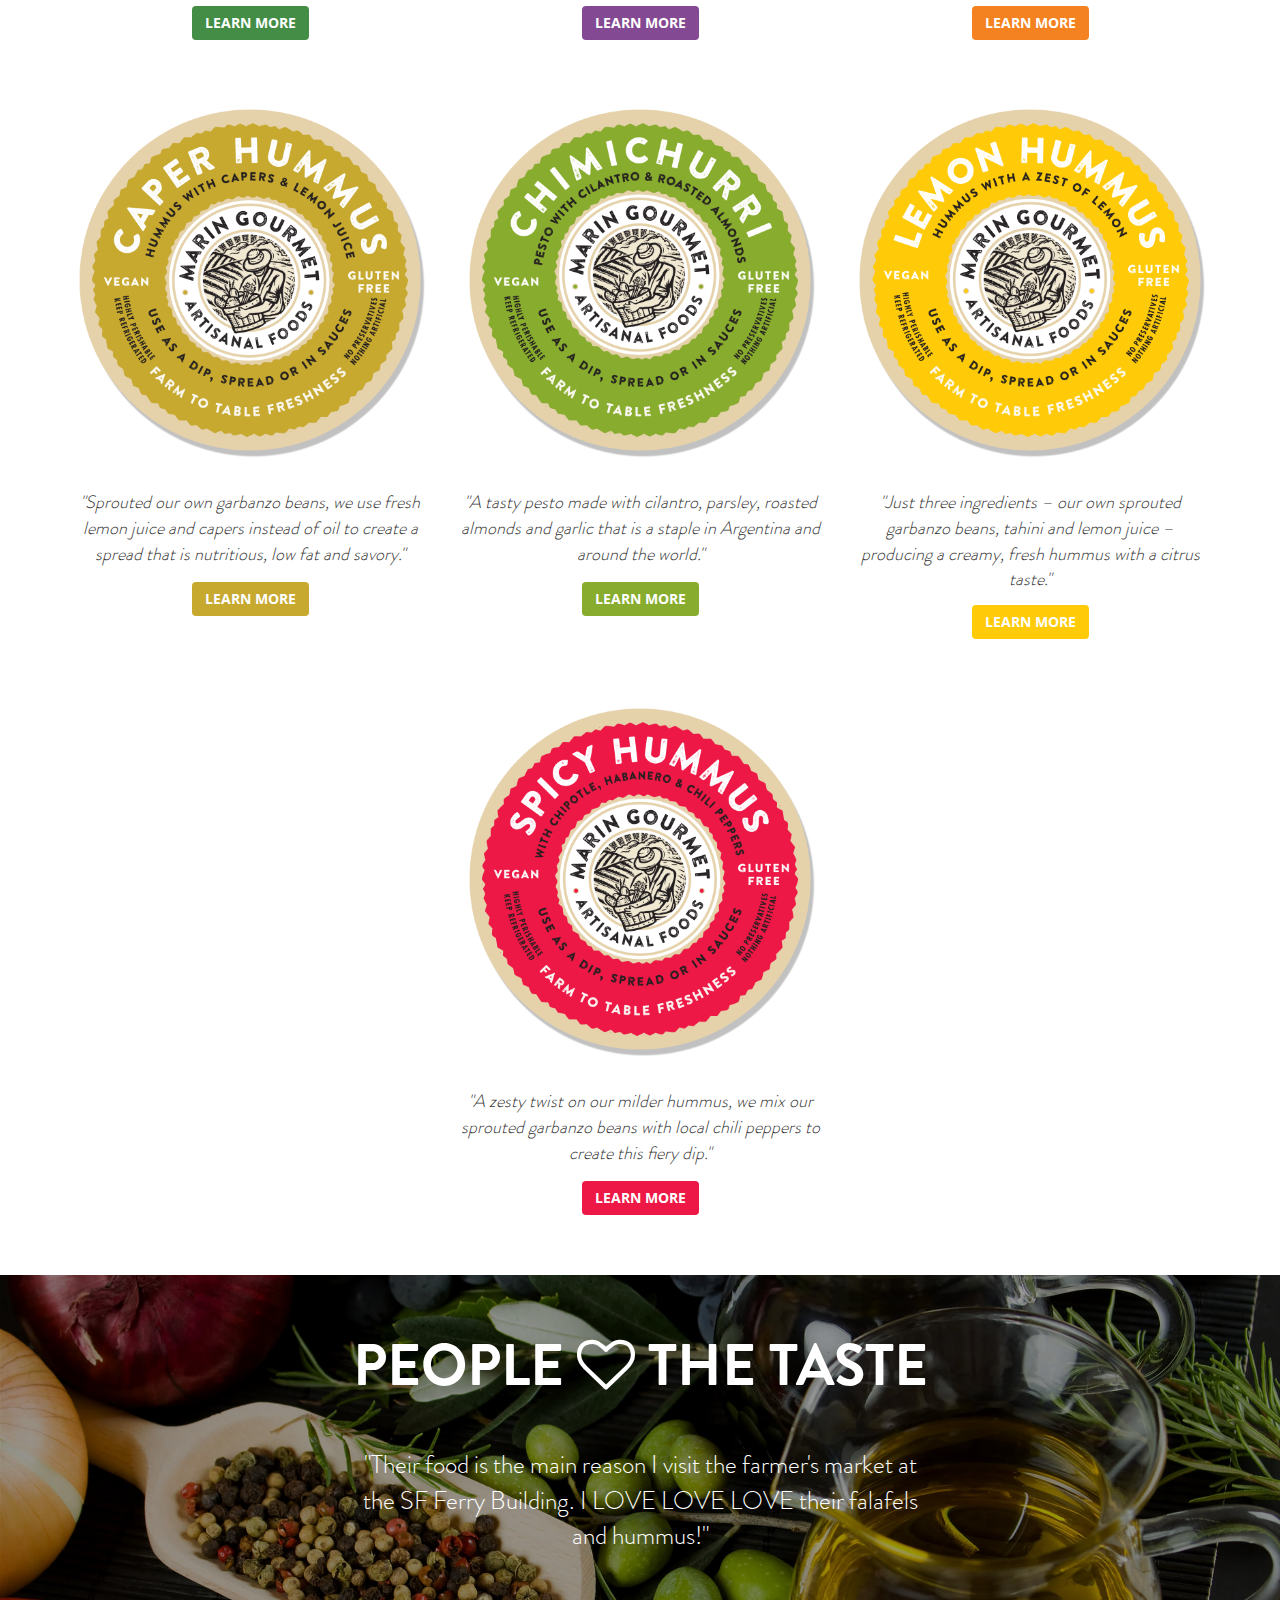
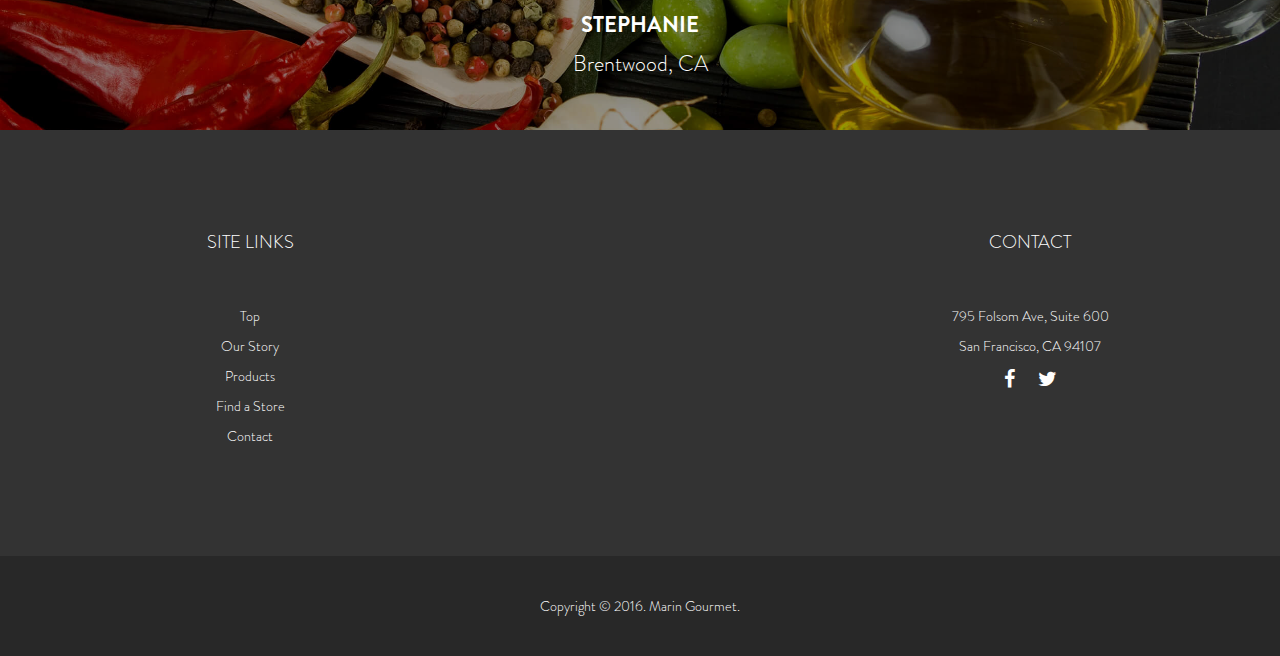
==== commit c838ae82: "Add jagged bar" ====
--- a/index.html
+++ b/index.html
@@ -13,7 +13,6 @@
     <link REL="SHORTCUT ICON" HREF="http://maringourmet.net/favicon.ico">
     <meta name="keywords" content="Marin Gourmet, Aubergine spread, all natural, no additives, no preservatives, delicious, Gourmet, Vegan, vegetarian, crackers, dips,fresh ingredients, produce,Mediterranean, Local,Appetizers, Tastes,Hors d'oeuvres, Homemade, Spreads, Vegetables, Artisan,pasta, Marinade, Retail, quality, natural gourmet products,"/>
     <meta name="description" content="Marin Gourmet is a family owned local farmer's market company that specializes in locally grown vegan and vegetarian dips, marinades and crackers. We've  created elegant yet versatile mix that help you create many healthy yet gourmet appetizers, snacks and meals. Call: (415)457-8888"/>
-  
 
     <!-- Bootstrap Core CSS -->
     <link rel="stylesheet" href="css/bootstrap.min.css" type="text/css">
@@ -67,7 +66,7 @@
             <div class="collapse navbar-collapse" id="bs-example-navbar-collapse-1">
                 <ul class="nav navbar-nav navbar-right">
                     <li>
-                        <a class="page-scroll" href="#about">Products</a>
+                        <a class="page-scroll" href="#services">Products</a>
                     </li>
                     <li>
                         <a class="page-scroll" href="#services">Find a Store</a>
@@ -92,7 +91,7 @@
       </div>
     </header>
 
-    <section class="bg-primary" id="about">
+    <section class="" id="about">
       <div id="jagged-purple">
         <div class="container browse-food">
           BROWSE OUR FOOD
@@ -114,37 +113,51 @@
               <div class="col-md-4 col-sm-6 col-xs-12 product-container">
                 <img src="img/product labels/Artichoke_Label.png" class="product-logo"/>
                 <div class="product-description">"A wonderful mix of artichoke hearts, olives, capers and fire roasted garlic makes this spread burst with flavor."</div>
-                <button class="btn btn-marin btn-artichoke">LEARN MORE</button>
+                <a href="products.html#artichoke-container">
+                  <button class="btn btn-marin btn-artichoke">LEARN MORE</button>
+                </a>
               </div>
               <div class="col-md-4 col-sm-6 col-xs-12 product-container">
                 <img src="img/product labels/Aubergine_Label.png" class="product-logo"/>
                 <div class="product-description">"Made from an old family recipe that offers distinct smokey garlic flavor combine with several varieties of mesquite grilled eggplants."</div>
-                <button class="btn btn-marin btn-aubergine">LEARN MORE</button>
+                <a href="products.html#aubergine-container">
+                  <button class="btn btn-marin btn-aubergine">LEARN MORE</button>
+                </a>
               </div>
               <div class="col-md-4 col-sm-6 col-xs-12 product-container">
                 <img src="img/product labels/BabaGhanoush_Label.png" class="product-logo"/>
                 <div class="product-description">"Baba Ghanoush is our distinctly mediterranean spread that combines mesquite grilled eggplant, garbanzo beans and fresh lemons."</div>
-                <button class="btn btn-marin btn-babaghanoush">LEARN MORE</button>
+                <a href="products.html#artichoke-container">
+                  <button class="btn btn-marin btn-babaghanoush">LEARN MORE</button>
+                </a>
               </div>
               <div class="col-md-4 col-sm-6 col-xs-12 product-container">
                 <img src="img/product labels/CaperHummus_Label.png" class="product-logo"/>
                 <div class="product-description">"Sprouted our own garbanzo beans, we use fresh lemon juice and capers instead of oil to create a spread that is nutritious, low fat and savory."</div>
-                <button class="btn btn-marin btn-caper">LEARN MORE</button>
+                <a href="products.html#artichoke-container">
+                  <button class="btn btn-marin btn-caper">LEARN MORE</button>
+                </a>
               </div>
               <div class="col-md-4 col-sm-6 col-xs-12 product-container">
                 <img src="img/product labels/Chimichurri_Label.png" class="product-logo"/>
                 <div class="product-description">"A tasty pesto made with cilantro, parsley, roasted almonds and garlic that is a staple in Argentina and around the world."</div>
-                <button class="btn btn-marin btn-chimi">LEARN MORE</button>
+                <a href="products.html#artichoke-container">
+                  <button class="btn btn-marin btn-chimi">LEARN MORE</button>
+                </a>
               </div>
               <div class="col-md-4 col-sm-6 col-xs-12 product-container">
                 <img src="img/product labels/LemonHummus_Label.png" class="product-logo"/>
                 <div class="product-description">"Just three ingredients – our own sprouted garbanzo beans, tahini and lemon juice – producing a creamy, fresh hummus with a citrus taste."</div>
-                <button class="btn btn-marin btn-lemon">LEARN MORE</button>
+                <a href="products.html#artichoke-container">
+                  <button class="btn btn-marin btn-lemon">LEARN MORE</button>
+                </a>
               </div>
               <div class="col-md-4 col-sm-6 col-xs-12 col-md-offset-4 product-container">
                 <img src="img/product labels/SpicyHummus_Label.png" class="product-logo"/>
                 <div class="product-description">"A zesty twist on our milder hummus, we mix our sprouted garbanzo beans with local chili peppers to create this fiery dip."</div>
-                <button class="btn btn-marin btn-spicy">LEARN MORE</button>
+                <a href="products.html#artichoke-container">
+                  <button class="btn btn-marin btn-spicy">LEARN MORE</button>
+                </a>
               </div>
             </div>
         </div>
--- a/css/creative.css
+++ b/css/creative.css
@@ -68,7 +68,8 @@
 
 a:hover,
 a:focus {
-    color: #eb3812;
+    color: #7F4098;
+    text-decoration: none;
 }
 
 h1,
@@ -87,7 +88,7 @@
 }
 
 .bg-primary {
-    background-color: #7F4098;
+  /*background-color: #7F4098;*/
 }
 
 .bg-dark {
@@ -129,7 +130,7 @@
 
 .navbar-default .navbar-header .navbar-brand:hover,
 .navbar-default .navbar-header .navbar-brand:focus {
-    color: #eb3812;
+    color: #7F4098;
 }
 
 .navbar-default .nav > li>a,
@@ -193,7 +194,7 @@
 
     .navbar-default.affix .navbar-header .navbar-brand:hover,
     .navbar-default.affix .navbar-header .navbar-brand:focus {
-        color: #eb3812;
+        color: #7F4098;
     }
 
     .navbar-default.affix .nav > li>a,
@@ -524,9 +525,11 @@
   text-align: center;
   font-size: 66px;
   font-weight: bold;
+  padding: 40px 10px;
 }
 #about {
-  padding: 40px 0;
+  padding: 0;
+  color: white;
 }
 .product-logo {
   width: 100%;
@@ -622,12 +625,41 @@
 }
 #services {
   padding-top: 50px;
-  padding-bottom: 50px;
-}
-.btn-artichoke {
+  /*padding-bottom: 50px;*/
+}
+#jagged-purple {
+  background-image: url('../img/Purple_Jagged_Bar.png');
+  background-size: cover;
+  height: 100%;
+  background-repeat-y: no-repeat;
+  background-position: bottom;
+}
+.product-title-container {
+  color: white;
+  padding-left: 40px;
+  padding-right: 40px;
+  font-family: "BrandonPrinted2";
+  padding-top: 20px;
+  padding-bottom: 32px;
+  background-size: cover;
+  height: 100%;
+  background-repeat-y: no-repeat;
+  background-position: bottom;
+}
+.product-title {
+  font-size: 56px;
+}
+.product-title-ingredients {
+  font-size: 24px;
+}
+.btn-artichoke, .artichoke-title {
   background-color: #438D46;
 }
-.btn-aubergine {
+.artichoke-title {
+  background-color: white;
+  background-image: url('../img/jagged_banners/Artichoke-Jagged-Desk.png');
+}
+.btn-aubergine, .aubergine-title {
   background-color: #834A93;
 }
 .btn-babaghanoush {
@@ -665,6 +697,47 @@
 }
 .btn-spicy:hover {
   background-color: #c60c34;
+}
+.product-image-main {
+  width: 100%;
+}
+.remaining-description {
+  color: #747272;
+}
+.product-description-wrapper {
+  background-color: #F5F5F5;
+  position: absolute;
+  top: 50%;
+  left: 50%;
+  transform: translate(-50%, -50%);
+  width: 100%;
+  padding: 40px;
+}
+.description-intro {
+  text-transform: uppercase;
+  color: #616161;
+  font-weight: bold;
+}
+.product-description-content {
+  background-color: #F5F5F5;
+  position: relative;
+}
+.product-information-wrapper, .ingredients-servings-wrapper {
+  background-color: #F1E9D7;
+}
+.ingredients-servings-wrapper {
+  position: absolute;
+  top: 50%;
+  left: 50%;
+  transform: translate(-50%, -50%);
+  width: 100%;
+  padding: 40px;
+}
+.serving-sizes-header, .serving-suggestions-header {
+  font-weight: bold;
+}
+.single-product-node {
+  height: 447px;
 }
 @media(max-width:900px) {
   #testimonial-background {
@@ -681,9 +754,150 @@
   .contact-header {
     margin-bottom: 15px;
   }
+  .product-title-container {
+    padding-left: 16px;
+    padding-right: 16px;
+  }
+  .browse-food {
+    font-size: 36px;
+    padding: 20px 10px;
+  }
 }
 @media(min-width:768px) {
   .full-height {
     height: 100vh;
   }
+}
+.inside {
+  margin-top: 20px;
+  margin-bottom: 20px;
+  background: #ededed;
+  background: -webkit-gradient(linear, left top, left bottom,color-stop(0%, #f4f4f4), color-stop(100%, #ededed));
+  background: -moz-linear-gradient(top, #f4f4f4 0%, #ededed 100%);
+  background: -ms-linear-gradient(top, #f4f4f4 0%, #ededed 100%);
+}
+.inside-full-height {
+  /*
+  // if you want to give content full height give him height: 100%;
+  // with content full height you can't apply margins to the content
+  // content full height does not work in ie http://stackoverflow.com/questions/27384433/ie-display-table-cell-child-ignores-height-100
+  */
+  height: 100%;
+  margin-top: 0;
+  margin-bottom: 0;
+}
+
+/* columns of same height styles */
+
+.row-height {
+  display: table;
+  table-layout: fixed;
+  height: 100%;
+  width: 100%;
+}
+.col-height {
+  display: table-cell;
+  float: none;
+  height: 100%;
+}
+.col-top {
+  vertical-align: top;
+}
+.col-middle {
+  vertical-align: middle;
+}
+.col-bottom {
+  vertical-align: bottom;
+}
+
+@media (min-width: 480px) {
+  .row-xs-height {
+    display: table;
+    table-layout: fixed;
+    height: 100%;
+    width: 100%;
+  }
+  .col-xs-height {
+    display: table-cell;
+    float: none;
+    height: 100%;
+  }
+  .col-xs-top {
+    vertical-align: top;
+  }
+  .col-xs-middle {
+    vertical-align: middle;
+  }
+  .col-xs-bottom {
+    vertical-align: bottom;
+  }
+}
+
+@media (min-width: 768px) {
+  .row-sm-height {
+    display: table;
+    table-layout: fixed;
+    height: 100%;
+    width: 100%;
+  }
+  .col-sm-height {
+    display: table-cell;
+    float: none;
+    height: 100%;
+  }
+  .col-sm-top {
+    vertical-align: top;
+  }
+  .col-sm-middle {
+    vertical-align: middle;
+  }
+  .col-sm-bottom {
+    vertical-align: bottom;
+  }
+}
+
+@media (min-width: 992px) {
+  .row-md-height {
+    display: table;
+    table-layout: fixed;
+    height: 100%;
+    width: 100%;
+  }
+  .col-md-height {
+    display: table-cell;
+    float: none;
+    height: 100%;
+  }
+  .col-md-top {
+    vertical-align: top;
+  }
+  .col-md-middle {
+    vertical-align: middle;
+  }
+  .col-md-bottom {
+    vertical-align: bottom;
+  }
+}
+
+@media (min-width: 1200px) {
+  .row-lg-height {
+    display: table;
+    table-layout: fixed;
+    height: 100%;
+    width: 100%;
+  }
+  .col-lg-height {
+    display: table-cell;
+    float: none;
+    height: 100%;
+  }
+  .col-lg-top {
+    vertical-align: top;
+  }
+  .col-lg-middle {
+    vertical-align: middle;
+  }
+  .col-lg-bottom {
+    vertical-align: bottom;
+  }
 }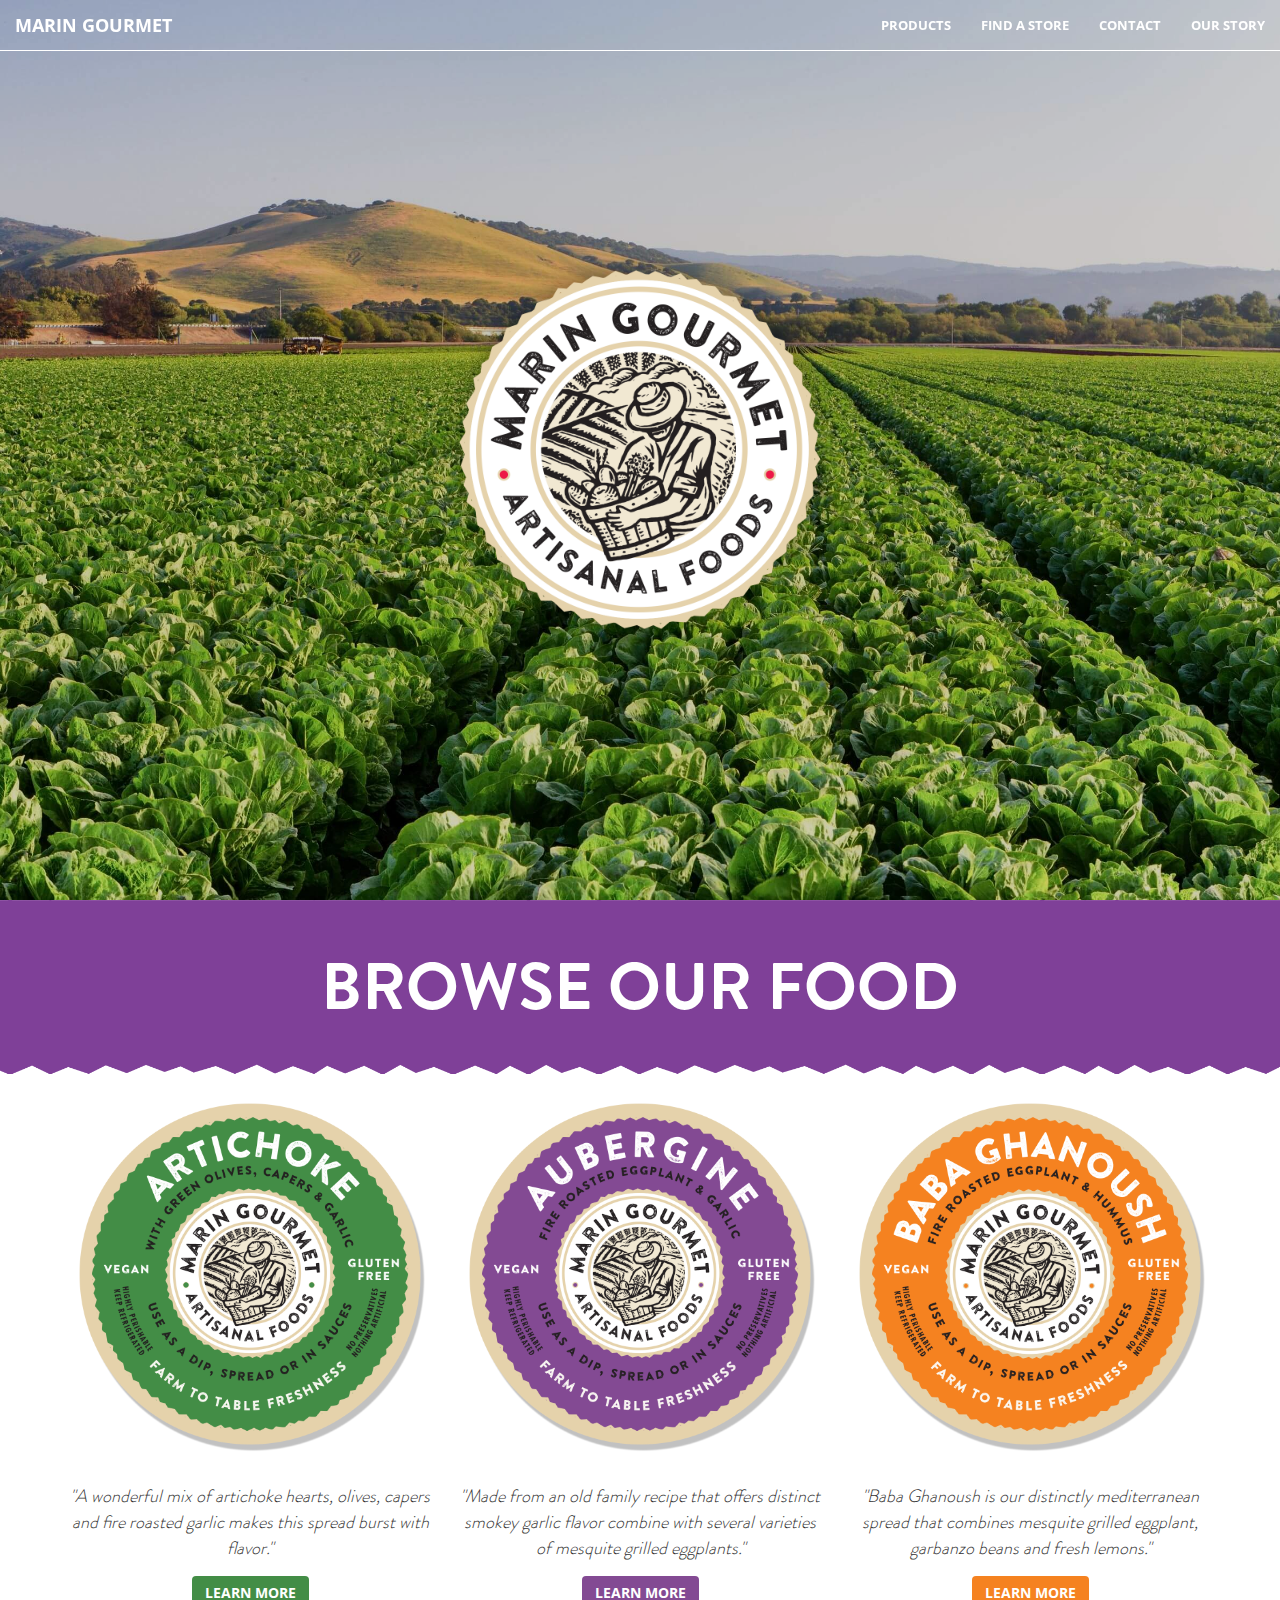
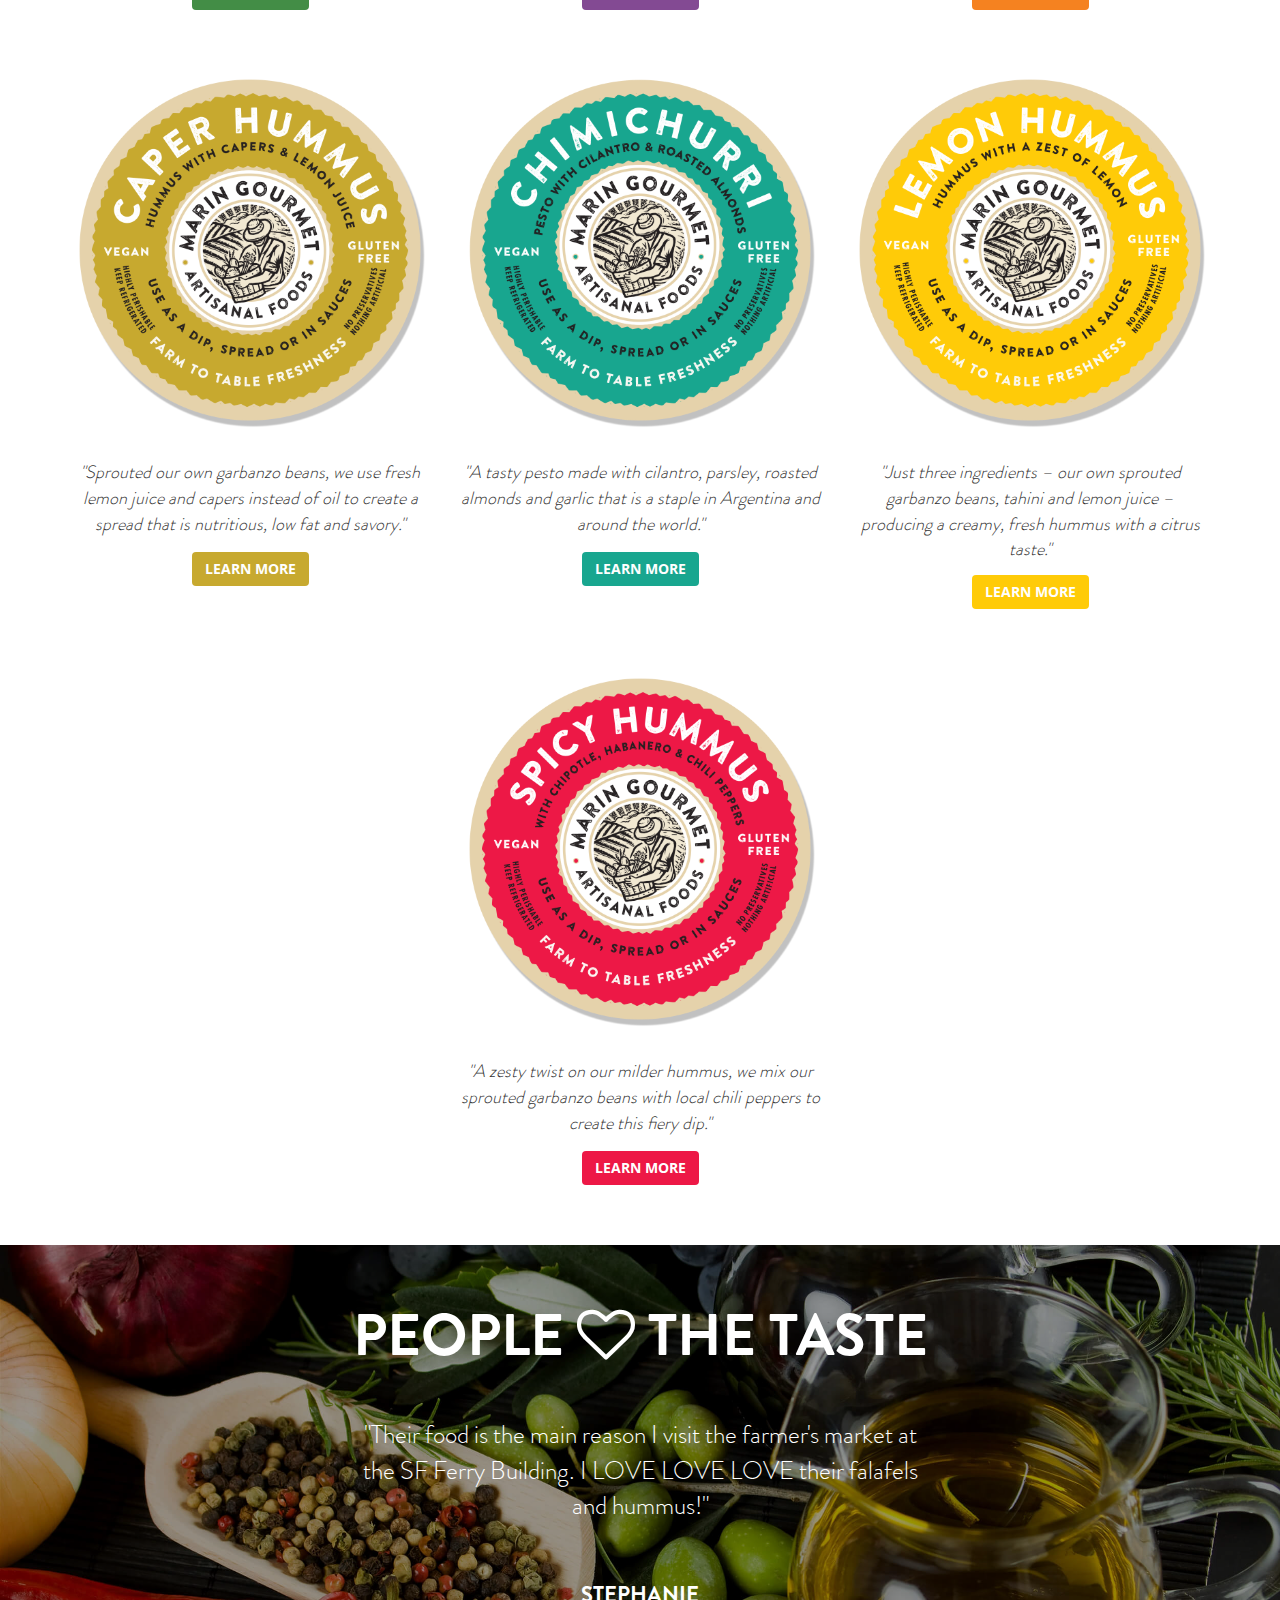
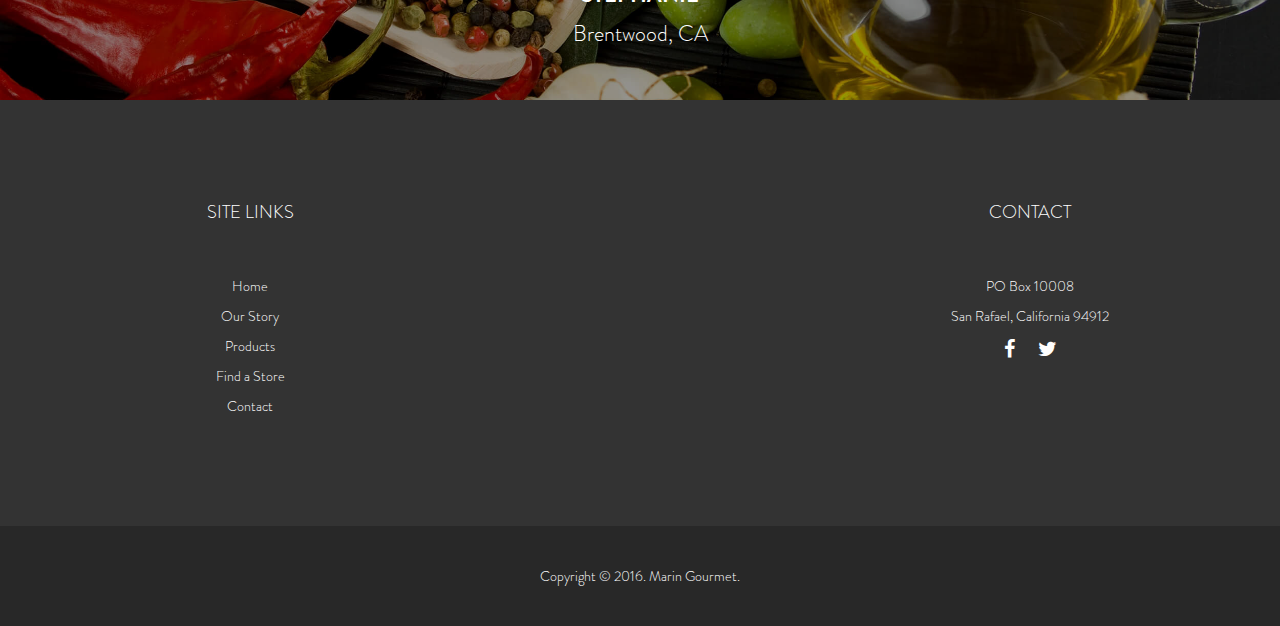
==== commit b0b0b7bb: "Make footer functional" ====
--- a/index.html
+++ b/index.html
@@ -66,13 +66,16 @@
             <div class="collapse navbar-collapse" id="bs-example-navbar-collapse-1">
                 <ul class="nav navbar-nav navbar-right">
                     <li>
-                        <a class="page-scroll" href="#services">Products</a>
-                    </li>
-                    <li>
-                        <a class="page-scroll" href="#services">Find a Store</a>
-                    </li>
-                    <li>
-                        <a class="page-scroll" href="#contact">Contact</a>
+                        <a class="page-scroll" href="#products">Products</a>
+                    </li>
+                    <li>
+                        <a class="page-scroll" href="findstore.html">Find a Store</a>
+                    </li>
+                    <li>
+                        <a class="page-scroll" href="contact.html">Contact</a>
+                    </li>
+                    <li>
+                        <a class="page-scroll" href="ourstory.html">Our Story</a>
                     </li>
                 </ul>
             </div>
@@ -99,7 +102,7 @@
       </div>
     </section>
 
-    <div id="services">
+    <div id="products" class="products">
         <!-- <div class="container">
             <div class="row">
                 <div class="col-lg-12 text-center">
@@ -113,7 +116,7 @@
               <div class="col-md-4 col-sm-6 col-xs-12 product-container">
                 <img src="img/product labels/Artichoke_Label.png" class="product-logo"/>
                 <div class="product-description">"A wonderful mix of artichoke hearts, olives, capers and fire roasted garlic makes this spread burst with flavor."</div>
-                <a href="products.html#artichoke-container">
+                <a href="products.html">
                   <button class="btn btn-marin btn-artichoke">LEARN MORE</button>
                 </a>
               </div>
@@ -127,35 +130,35 @@
               <div class="col-md-4 col-sm-6 col-xs-12 product-container">
                 <img src="img/product labels/BabaGhanoush_Label.png" class="product-logo"/>
                 <div class="product-description">"Baba Ghanoush is our distinctly mediterranean spread that combines mesquite grilled eggplant, garbanzo beans and fresh lemons."</div>
-                <a href="products.html#artichoke-container">
+                <a href="products.html#baba-container">
                   <button class="btn btn-marin btn-babaghanoush">LEARN MORE</button>
                 </a>
               </div>
               <div class="col-md-4 col-sm-6 col-xs-12 product-container">
                 <img src="img/product labels/CaperHummus_Label.png" class="product-logo"/>
                 <div class="product-description">"Sprouted our own garbanzo beans, we use fresh lemon juice and capers instead of oil to create a spread that is nutritious, low fat and savory."</div>
-                <a href="products.html#artichoke-container">
+                <a href="products.html#caper-container">
                   <button class="btn btn-marin btn-caper">LEARN MORE</button>
                 </a>
               </div>
               <div class="col-md-4 col-sm-6 col-xs-12 product-container">
                 <img src="img/product labels/Chimichurri_Label.png" class="product-logo"/>
                 <div class="product-description">"A tasty pesto made with cilantro, parsley, roasted almonds and garlic that is a staple in Argentina and around the world."</div>
-                <a href="products.html#artichoke-container">
+                <a href="products.html#chimi-container">
                   <button class="btn btn-marin btn-chimi">LEARN MORE</button>
                 </a>
               </div>
               <div class="col-md-4 col-sm-6 col-xs-12 product-container">
                 <img src="img/product labels/LemonHummus_Label.png" class="product-logo"/>
                 <div class="product-description">"Just three ingredients – our own sprouted garbanzo beans, tahini and lemon juice – producing a creamy, fresh hummus with a citrus taste."</div>
-                <a href="products.html#artichoke-container">
+                <a href="products.html#lemon-container">
                   <button class="btn btn-marin btn-lemon">LEARN MORE</button>
                 </a>
               </div>
               <div class="col-md-4 col-sm-6 col-xs-12 col-md-offset-4 product-container">
                 <img src="img/product labels/SpicyHummus_Label.png" class="product-logo"/>
                 <div class="product-description">"A zesty twist on our milder hummus, we mix our sprouted garbanzo beans with local chili peppers to create this fiery dip."</div>
-                <a href="products.html#artichoke-container">
+                <a href="products.html#spicy-container">
                   <button class="btn btn-marin btn-spicy">LEARN MORE</button>
                 </a>
               </div>
@@ -181,16 +184,16 @@
             <div class="row">
               <div class="col-md-4 col-sm-4">
                 <div class="contact-header">SITE LINKS</div>
-                <div class="site-footer-link">Top</div>
-                <div class="site-footer-link">Our Story</div>
-                <div class="site-footer-link">Products</div>
-                <div class="site-footer-link">Find a Store</div>
-                <div class="site-footer-link">Contact</div>
+                <div class="site-footer-link"><a href="index.html">Home</a></div>
+                <div class="site-footer-link"><a href="ourstory.html">Our Story</a></div>
+                <div class="site-footer-link"><a href="products.html">Products</a></div>
+                <div class="site-footer-link"><a href="findstore.html">Find a Store</a></div>
+                <div class="site-footer-link"><a href="contact.html">Contact</a></div>
               </div>
               <div class="col-md-4 col-sm-4 col-sm-offset-4 col-md-offset-4 contact-info-header">
                 <div class="contact-header">CONTACT</div>
-                <div class="site-footer-link">795 Folsom Ave, Suite 600</div>
-                <div class="site-footer-link">San Francisco, CA 94107</div>
+                <div class="site-footer-link">PO Box 10008</div>
+                <div class="site-footer-link">San Rafael, California 94912</div>
                 <div class="social-icons">
                   <a href="https://www.facebook.com/pages/Affis-MARIN-GOURMET/104689742913826?sk=wall" target="_blank" class="social-link"><i class="fa fa-facebook" aria-hidden="true"></i></a>
                   <a href="https://twitter.com/maringourmet" target="_blank" class="social-link"><i class="fa fa-twitter" aria-hidden="true"></i></a>
@@ -212,6 +215,7 @@
     <!-- Plugin JavaScript -->
     <script src="js/jquery.easing.min.js"></script>
     <script src="js/jquery.fittext.js"></script>
+    <script src="js/jquery.matchHeight-min.js"></script>
     <script src="js/wow.min.js"></script>
 
     <!-- Custom Theme JavaScript -->
--- a/css/creative.css
+++ b/css/creative.css
@@ -60,12 +60,16 @@
 }
 
 a {
-    color: #7F4098;
+    color: #fff;
     -webkit-transition: all .35s;
     -moz-transition: all .35s;
     transition: all .35s;
 }
-
+.btn {
+  -webkit-transition: all .35s;
+  -moz-transition: all .35s;
+  transition: all .35s;
+}
 a:hover,
 a:focus {
     color: #7F4098;
@@ -575,6 +579,19 @@
   background-position-x: 50% !important;
   background-position-y: -190px !important;
 }
+#story-background {
+  background-image: url('../img/HummusAndPita_Crop.jpg');
+  background-size: cover;
+  width: 100vw;
+  text-align: center;
+  color: white;
+  /*height: 550px;*/
+  background-repeat: no-repeat;
+  background-position: center;
+  /*background-position: 50% -190px;
+  background-position-x: 50% !important;
+  background-position-y: -190px !important;*/
+}
 .testimonial-wrapper {
   padding: 50px 0;
 }
@@ -639,12 +656,13 @@
   padding-left: 40px;
   padding-right: 40px;
   font-family: "BrandonPrinted2";
-  padding-top: 20px;
-  padding-bottom: 32px;
+  padding-top: 30px;
+  padding-bottom: 26px;
   background-size: cover;
   height: 100%;
   background-repeat-y: no-repeat;
   background-position: bottom;
+  background-color: white;
 }
 .product-title {
   font-size: 56px;
@@ -652,12 +670,8 @@
 .product-title-ingredients {
   font-size: 24px;
 }
-.btn-artichoke, .artichoke-title {
+.btn-artichoke {
   background-color: #438D46;
-}
-.artichoke-title {
-  background-color: white;
-  background-image: url('../img/jagged_banners/Artichoke-Jagged-Desk.png');
 }
 .btn-aubergine, .aubergine-title {
   background-color: #834A93;
@@ -669,7 +683,7 @@
   background-color: #C7A92F;
 }
 .btn-chimi {
-  background-color: #88AC2E;
+  background-color: #18A68F;
 }
 .btn-lemon {
   background-color: #FFCB08;
@@ -690,13 +704,34 @@
   background-color: #a78910;
 }
 .btn-chimi:hover {
-  background-color: #698c12;
+  background-color: #0e9680;
 }
 .btn-lemon:hover {
   background-color: #deb004;
 }
 .btn-spicy:hover {
   background-color: #c60c34;
+}
+.artichoke-title {
+  background-image: url('../img/jagged_banners/Artichoke-Jagged-Desk.png');
+}
+.aubergine-title {
+  background-image: url('../img/jagged_banners/Aubergine-Jagged-Desk.png');
+}
+.baba-title {
+  background-image: url('../img/jagged_banners/BabaGhanoush-Jagged-Desk.png');
+}
+.caper-title {
+  background-image: url('../img/jagged_banners/CaperHummus-Jagged-Desk.png');
+}
+.chimi-title {
+  background-image: url('../img/jagged_banners/Chimichurri-Jagged-Desk.png');
+}
+.lemon-title {
+  background-image: url('../img/jagged_banners/LemonHummus-Jagged-Desk.png');
+}
+.spicy-title {
+  background-image: url('../img/jagged_banners/SpicyHummus-Jagged-Desk.png');
 }
 .product-image-main {
   width: 100%;
@@ -712,6 +747,8 @@
   transform: translate(-50%, -50%);
   width: 100%;
   padding: 40px;
+  padding-left: 40px;
+  padding-right: 40px;
 }
 .description-intro {
   text-transform: uppercase;
@@ -732,13 +769,16 @@
   transform: translate(-50%, -50%);
   width: 100%;
   padding: 40px;
+  padding-left: 40px;
+  padding-right: 40px;
 }
 .serving-sizes-header, .serving-suggestions-header {
   font-weight: bold;
 }
 .single-product-node {
-  height: 447px;
-}
+  /*height: 447px;*/
+}
+
 @media(max-width:900px) {
   #testimonial-background {
     background-position: center;
@@ -761,6 +801,12 @@
   .browse-food {
     font-size: 36px;
     padding: 20px 10px;
+  }
+  .product-title {
+    font-size: 36px;
+  }
+  .product-title-ingredients {
+    font-size: 18px;
   }
 }
 @media(min-width:768px) {
@@ -809,7 +855,110 @@
 .col-bottom {
   vertical-align: bottom;
 }
-
+.veggie-girl {
+  width: 100%;
+}
+.vert-horiz-center {
+  position: absolute;
+  top: 50%;
+  left: 50%;
+  transform: translate(-50%, -50%);
+}
+#story-container {
+  text-align: center;
+}
+.story-wrapper {
+  width: 60%;
+}
+.our-story-header {
+  font-weight: bold;
+  font-size: 40px;
+  margin-bottom: 30px;
+}
+.est-header {
+  font-size: 18px;
+  color: gray;
+  margin-bottom: 20px;
+}
+.family-owned-header {
+  font-style: italic;
+  font-size: 20px;
+  font-weight: bold;
+  margin-bottom: 25px;
+}
+.marin-story {
+  letter-spacing: 1px;
+}
+.story-fresh {
+  width: 50%;
+  font-size: 40px;
+  display: block;
+  margin: 0 auto;
+  font-style: italic;
+}
+.story-fresh-wrapper {
+  padding-top: 150px;
+  padding-bottom: 150px;
+}
+.contact-section-wrapper {
+  width: 60%;
+  display: block;
+  margin-left: auto;
+  margin-right: auto;
+  margin-top: 100px;
+  margin-bottom: 100px;
+}
+.intesested-contact {
+  font-size: 16px;
+}
+.get-in-touch-text {
+  font-size: 30px;
+  margin-bottom: 20px;
+}
+.contact-address-wrapper {
+  margin: 25px 0;
+  padding: 20px 0;
+  border-top: 1px solid #b8b8b8;
+  border-bottom: 1px solid #b8b8b8;
+}
+.cotact-phone-email {
+  margin: 2px 0;
+}
+.address-section {
+  margin: 5px 0;
+}
+.signup-contact {
+  margin-bottom: 10px;
+  font-size: 16px;
+}
+.products {
+  padding-top: 20px;
+}
+@media(max-width: 1000px) {
+  .story-fresh {
+    width: 80%;
+  }
+  .contact-section-wrapper {
+    width: 80%;
+  }
+}
+@media(max-width: 500px) {
+  #veggie-girl-wrapper {
+    max-height: 400px!important;
+  }
+  .story-wrapper {
+    width: 80%;
+  }
+  .story-fresh {
+    width: 94%;
+    font-size: 25px;
+  }
+  .contact-section-wrapper {
+    width: 90%;
+    margin-top: 40px;
+    margin-bottom: 40px;
+  }
+}
 @media (min-width: 480px) {
   .row-xs-height {
     display: table;
@@ -878,7 +1027,6 @@
     vertical-align: bottom;
   }
 }
-
 @media (min-width: 1200px) {
   .row-lg-height {
     display: table;
